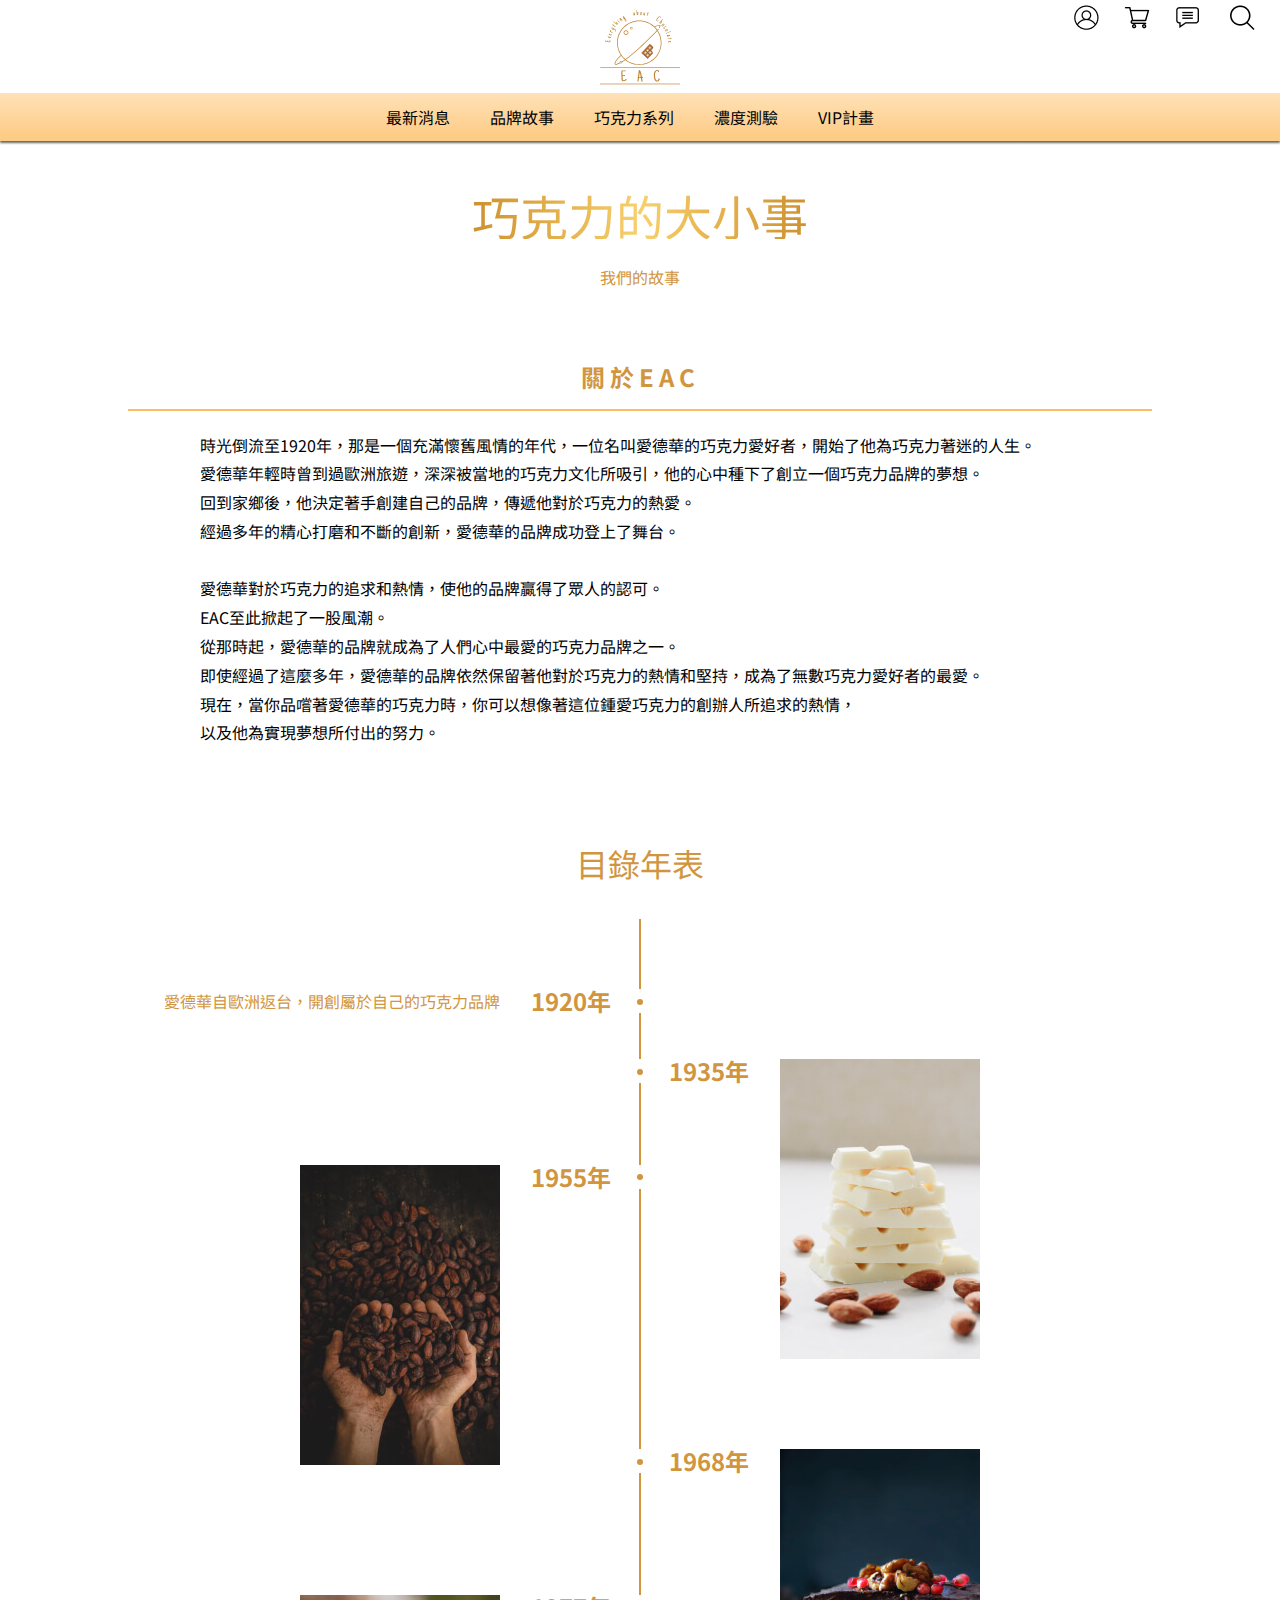
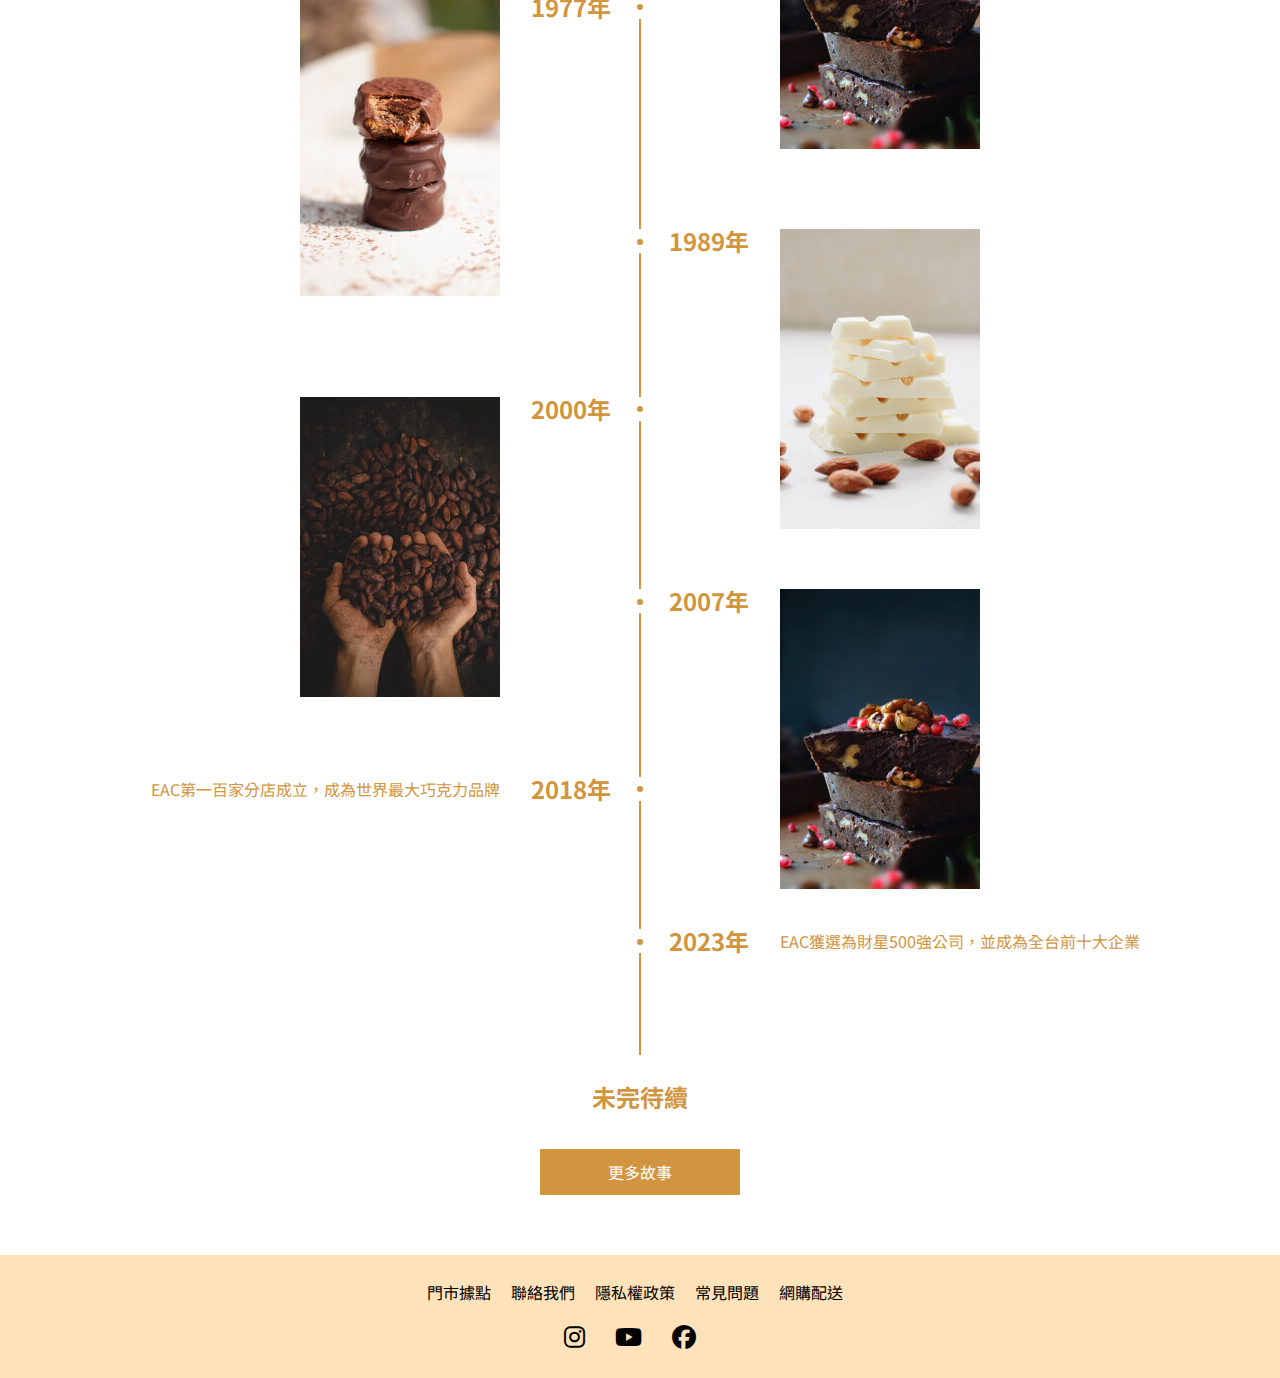
==== brand.html @ 9416e4c5 "新增品牌故事" ====
<!DOCTYPE html>
<html lang="zh-hant">
  <head>
    <meta charset="UTF-8" />
    <meta http-equiv="X-UA-Compatible" content="IE=edge" />
    <meta name="viewport" content="width=device-width, initial-scale=1.0" />
    <link rel="stylesheet" href="./CSS/reset.css" />
    <link
      rel="stylesheet"
      href="https://cdnjs.cloudflare.com/ajax/libs/font-awesome/6.3.0/css/all.min.css"
    />
    <link rel="preconnect" href="https://fonts.googleapis.com" />
    <link rel="preconnect" href="https://fonts.gstatic.com" crossorigin />
    <link
      href="https://fonts.googleapis.com/css2?family=Noto+Sans+TC&display=swap"
      rel="stylesheet"
    />
    <link rel="stylesheet" href="./CSS/style.css" />
    <link rel="stylesheet" href="./CSS/brand.css" />
    <script src="https://ajax.googleapis.com/ajax/libs/jquery/3.6.3/jquery.min.js"></script>
    <title>EAC</title>
  </head>
  <body>
    <header class="header"></header>
    <!-- 標題 -->
    <main>
      <section class="brand_title">
        <h1>巧克力的大小事</h1>
        <p>我們的故事</p>
      </section>
      <!-- 簡介 -->
      <section class="brand_introduction">
        <p>關於EAC</p>
        <span></span>
        <div class="brand_introduction_wrap">
          <h3>
            時光倒流至1920年，那是一個充滿懷舊風情的年代，一位名叫愛德華的巧克力愛好者，開始了他為巧克力著迷的人生。<br />
            愛德華年輕時曾到過歐洲旅遊，深深被當地的巧克力文化所吸引，他的心中種下了創立一個巧克力品牌的夢想。<br />
            回到家鄉後，他決定著手創建自己的品牌，傳遞他對於巧克力的熱愛。<br />
            經過多年的精心打磨和不斷的創新，愛德華的品牌成功登上了舞台。<br /><br />
            愛德華對於巧克力的追求和熱情，使他的品牌贏得了眾人的認可。<br />
            EAC至此掀起了一股風潮。<br />
            從那時起，愛德華的品牌就成為了人們心中最愛的巧克力品牌之一。<br />
            即使經過了這麼多年，愛德華的品牌依然保留著他對於巧克力的熱情和堅持，成為了無數巧克力愛好者的最愛。<br />
            現在，當你品嚐著愛德華的巧克力時，你可以想像著這位鍾愛巧克力的創辦人所追求的熱情，<br />
            以及他為實現夢想所付出的努力。
          </h3>
        </div>
      </section>
      <!-- 歷史 -->
      <div class="brand_history_title">
        <h1>目錄年表</h1>
      </div>
      <section class="brand_history">
        <!-- 左側 -->
        <div class="history_left">
          <div class="history_content history_content_left h1920">
            <p>愛德華自歐洲返台，開創屬於自己的巧克力品牌</p>
            <h3>1920年</h3>
          </div>
          <div class="history_content history_content_left h1955">
            <img src="./img/brand_1.jpg" alt="巧克力圖1" />
            <h3>1955年</h3>
          </div>
          <div class="history_content history_content_left h1977">
            <img src="./img/brand_3.jpg" alt="巧克力圖2" />
            <h3>1977年</h3>
          </div>
          <div class="history_content history_content_left h2000">
            <img src="./img/brand_1.jpg" alt="巧克力圖3" />
            <h3>2000年</h3>
          </div>
          <div class="history_content history_content_left h2018">
            <p>EAC第一百家分店成立，成為世界最大巧克力品牌</p>
            <h3>2018年</h3>
          </div>
        </div>
        <!-- 右側 -->
        <div class="history_right">
          <div class="history_content history_content_right h1935">
            <img src="./img/brand_4.jpg" alt="巧克力圖4" />
            <h3>1935年</h3>
          </div>
          <div class="history_content history_content_right h1968">
            <img src="./img/brand_2.jpg" alt="巧克力圖5" />
            <h3>1968年</h3>
          </div>
          <div class="history_content history_content_right h1989">
            <img src="./img/brand_4.jpg" alt="巧克力圖6" />
            <h3>1989年</h3>
          </div>
          <div class="history_content history_content_right h2007">
            <img src="./img/brand_2.jpg" alt="巧克力圖7" />
            <h3>2007年</h3>
          </div>
          <div class="history_content history_content_right h2023">
            <p>EAC獲選為財星500強公司，並成為全台前十大企業</p>
            <h3>2023年</h3>
          </div>
        </div>
      </section>
      <div class="history_footer">
        <p>未完待續</p>
        <a href="">更多故事</a>
      </div>
    </main>

    <footer class="footer"></footer>
    <script src="./swiper.js"></script>
  </body>
</html>
---- CSS/style.css ----
html {
  /* RWD為8px */
  font-size: 8px;
  font-family: "Noto Sans TC", sans-serif;
}

a {
  text-decoration: none;
  color: black;
  display: block;
}

/* 頁首 */
header {
  background-color: white;
  position: sticky;
  top: 0;
  z-index: 100;
}

/* 右上角工具列 */
.menu_tool {
  padding: 5px 20px 0 0;
}

.menu_tool::after {
  content: "";
  display: block;
  clear: both;
}

.menu_tool li {
  float: right;
}

.menu_img {
  display: block;
  width: 32px;
  height: 25px;
  background-image: url("../img/menu_tool.png");
  margin-left: 20px;
}

.menu_img1 {
  background-position: -2px 0;
}
.menu_img2 {
  background-position: -52px 0;
}
.menu_img3 {
  background-position: -102px 0;
}
.menu_img4 {
  background-position: -148px 0;
}

/* LOGO圖 */
.menu_logo {
  width: 80px;
  margin: -20px auto 0;
}
.menu_logo img {
  width: 80px;
}

/* nav導覽列 */
nav {
  background: linear-gradient(to top, #fdca81 0, #ffe1b7 100%);
  box-shadow: 0 2px 2px rgb(101, 101, 101);
}

.nav_ul {
  display: flex;
  justify-content: center;
  margin-bottom: 0;
}

.nav_ul li {
  margin-right: 20px;
}

.nav_ul a {
  font-size: 2rem;
  height: 6rem;
  line-height: 6rem;
  padding: 0 10px;
}

.nav_ul a:hover {
  background: linear-gradient(to bottom, #fdca81 0, #ffe1b7 100%);
}

/* 頁尾 */
footer {
  padding: 20px 100px;
  background-color: #fee2ba;
}

footer ul {
  display: flex;
  justify-content: center;
}

footer ul a {
  font-size: 2rem;
  line-height: 1.6;
  padding: 5px;
}

.footer1 li {
  margin-right: 10px;
  margin-bottom: 10px;
}

.footer2 li {
  margin-right: 20px;
}

.footer2 li i {
  font-size: 3rem;
}
---- CSS/brand.css ----
/* 標題 */
.brand_title {
  text-align: center;
  margin-bottom: 80px;
}

.brand_title h1 {
  margin: 50px 0 30px;
  font-size: 6rem;
  color: transparent;
  background: linear-gradient(to right, #ce902e 0px, #f8d06b 50%, #ce902e 100%);
  -webkit-background-clip: text;
  background-clip: text;
  display: inline-block;
  max-width: 100%;
}

.brand_title p {
  color: #d19540;
  font-size: 2rem;
}

/* 簡介 */
.brand_introduction {
  margin-bottom: 100px;
}

.brand_introduction p {
  text-align: center;
  font-size: 3rem;
  color: #d19540;
  font-weight: bold;
  letter-spacing: 5px;
  margin-bottom: 20px;
}

.brand_introduction span {
  display: block;
  width: 80%;
  height: 1.5px;
  margin: 0 auto 20px;
  background-color: #fdbd64;
}
.brand_introduction_wrap {
  padding: 0 200px;
}

.brand_introduction_wrap h3 {
  font-size: 2rem;
  line-height: 1.8;
}

/* 歷史 */
.brand_history_title {
  color: #d19540;
  font-size: 4rem;
  text-align: center;
  margin-bottom: 40px;
}

.brand_history {
  display: flex;
  justify-content: center;
  position: relative;
  width: 80%;
  margin: 0 auto 30px;
}

.brand_history::before {
  content: "";
  width: 2px;
  height: 100%;
  background-color: #d19540;
  position: absolute;
  order: 1;
}

/* 歷史圖共用 */
.history_content {
  display: flex;
  align-items: flex-start;
}

.history_content p {
  font-size: 2rem;
  color: #d19540;
  line-height: 1.6;
}

.history_content img {
  display: block;
}

.history_content h3 {
  font-size: 3rem;
  color: #d19540;
  background-color: #fff;
}

/* 左側歷史圖 */
.history_left {
  flex: 1 0 0;
}

.history_content_left {
  justify-content: flex-end;
}

.history_content_left h3 {
  padding-right: 30px;
  margin-left: 30px;
  position: relative;
  left: 1px;
  font-weight: bold;
}

.history_content_left h3::after {
  content: "";
  display: inline-block;
  width: 6px;
  height: 6px;
  border-radius: 100%;
  background-color: #d19540;
  position: absolute;
  top: 39%;
  right: -2px;
}

/* 右側歷史圖 */
.history_right {
  flex: 1 0 0;
  order: 2;
}

.history_right h3 {
  order: -1;
}

.history_content_right {
  justify-content: flex-start;
}

.history_content_right h3 {
  padding-left: 30px;
  margin-right: 30px;
  position: relative;
  left: -1px;
  font-weight: bold;
}

.history_content_right h3::after {
  content: "";
  display: inline-block;
  width: 6px;
  height: 6px;
  border-radius: 100%;
  background-color: #d19540;
  position: absolute;
  top: 39%;
  left: -2px;
}

/* 各年份間距離 */
.h1920 {
  margin-top: 70px;
}

.h1935 {
  margin-top: 140px;
}

.h1955 {
  margin-top: 150px;
}

.h1968 {
  margin-top: 90px;
}

.h1977 {
  margin-top: 130px;
}

.h1989 {
  margin-top: 80px;
}

.h2000 {
  margin-top: 100px;
}

.h2007 {
  margin-top: 60px;
}

.h2018 {
  margin-top: 80px;
}

.h2023 {
  margin-top: 40px;
  margin-bottom: 100px;
}

/* 歷史結尾 */
.history_footer {
  margin-bottom: 60px;
}

.history_footer p {
  color: #d19540;
  font-size: 3rem;
  font-weight: bold;
  text-align: center;
  margin-bottom: 40px;
}

.history_footer a {
  width: 170px;
  color: white;
  background-color: #d19540;
  font-size: 2rem;
  margin: 0 auto;
  text-align: center;
  padding: 15px;
  border-radius: 1px;
}
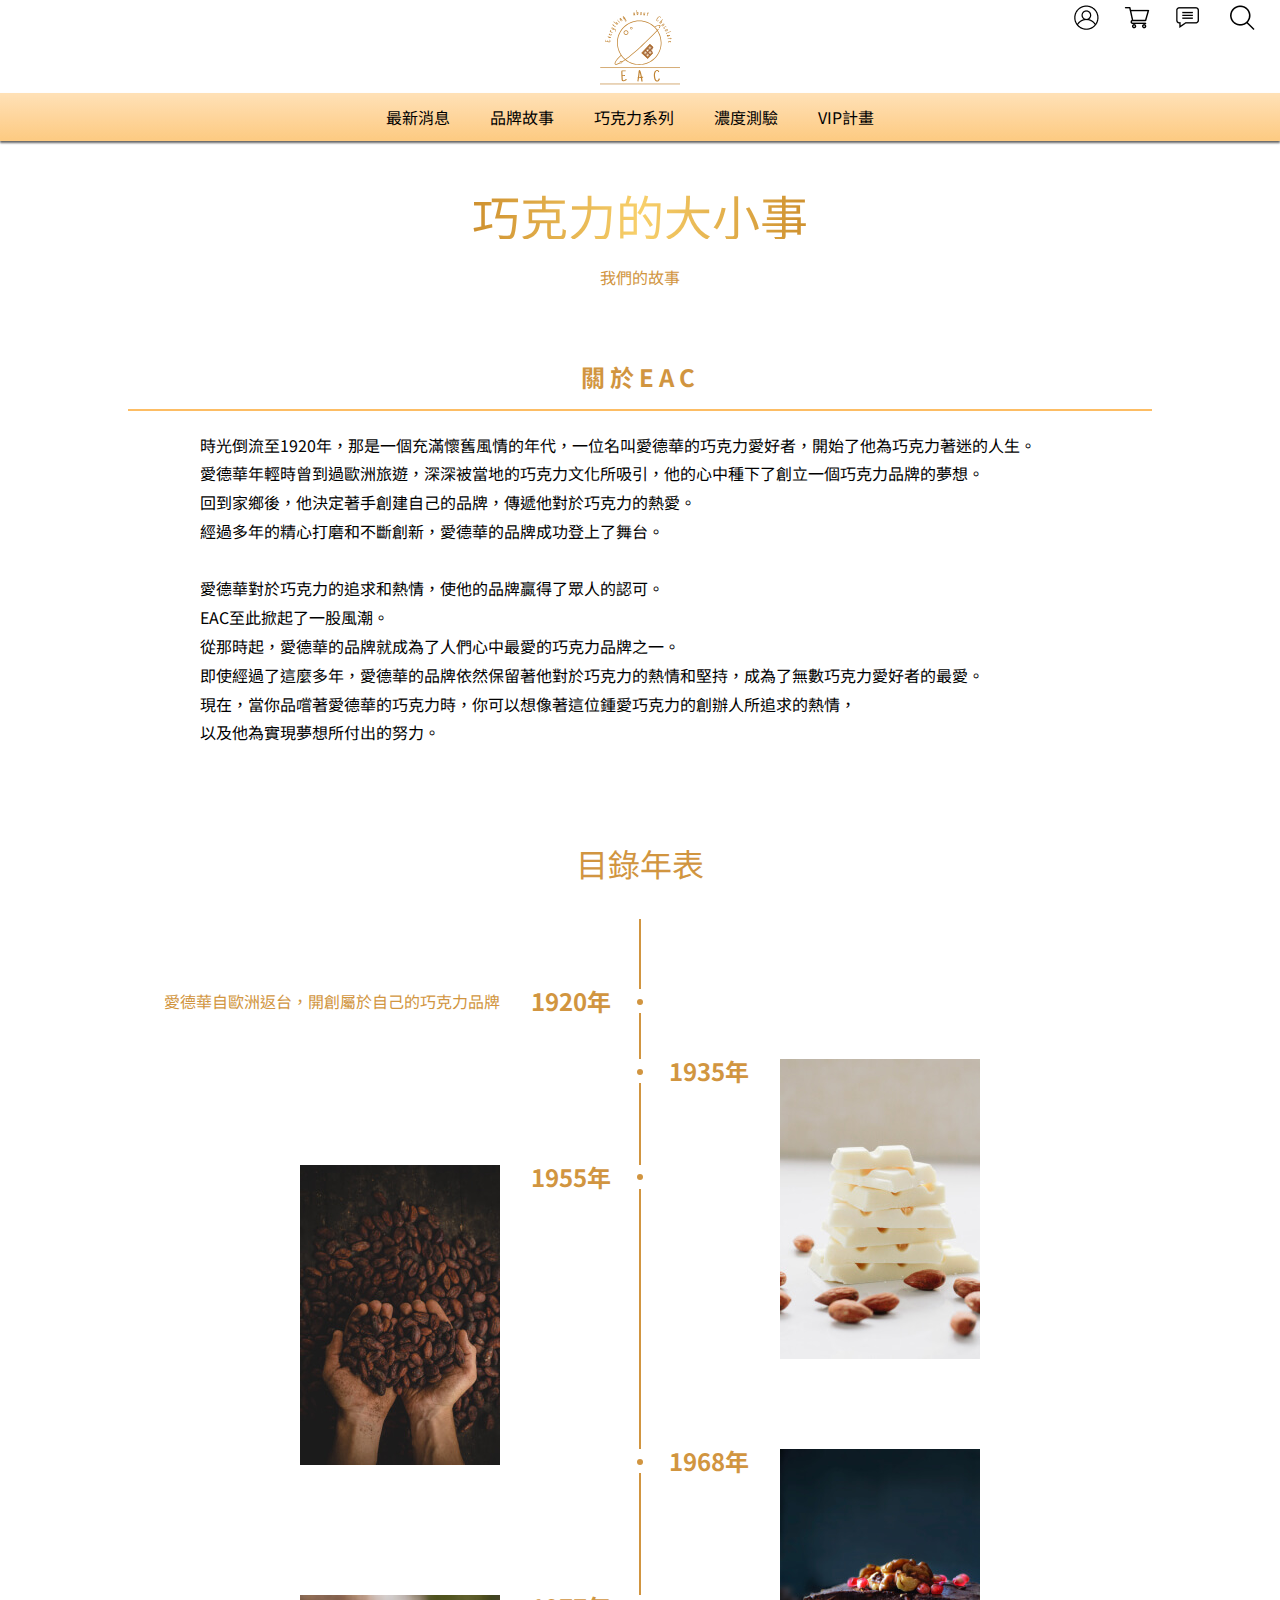
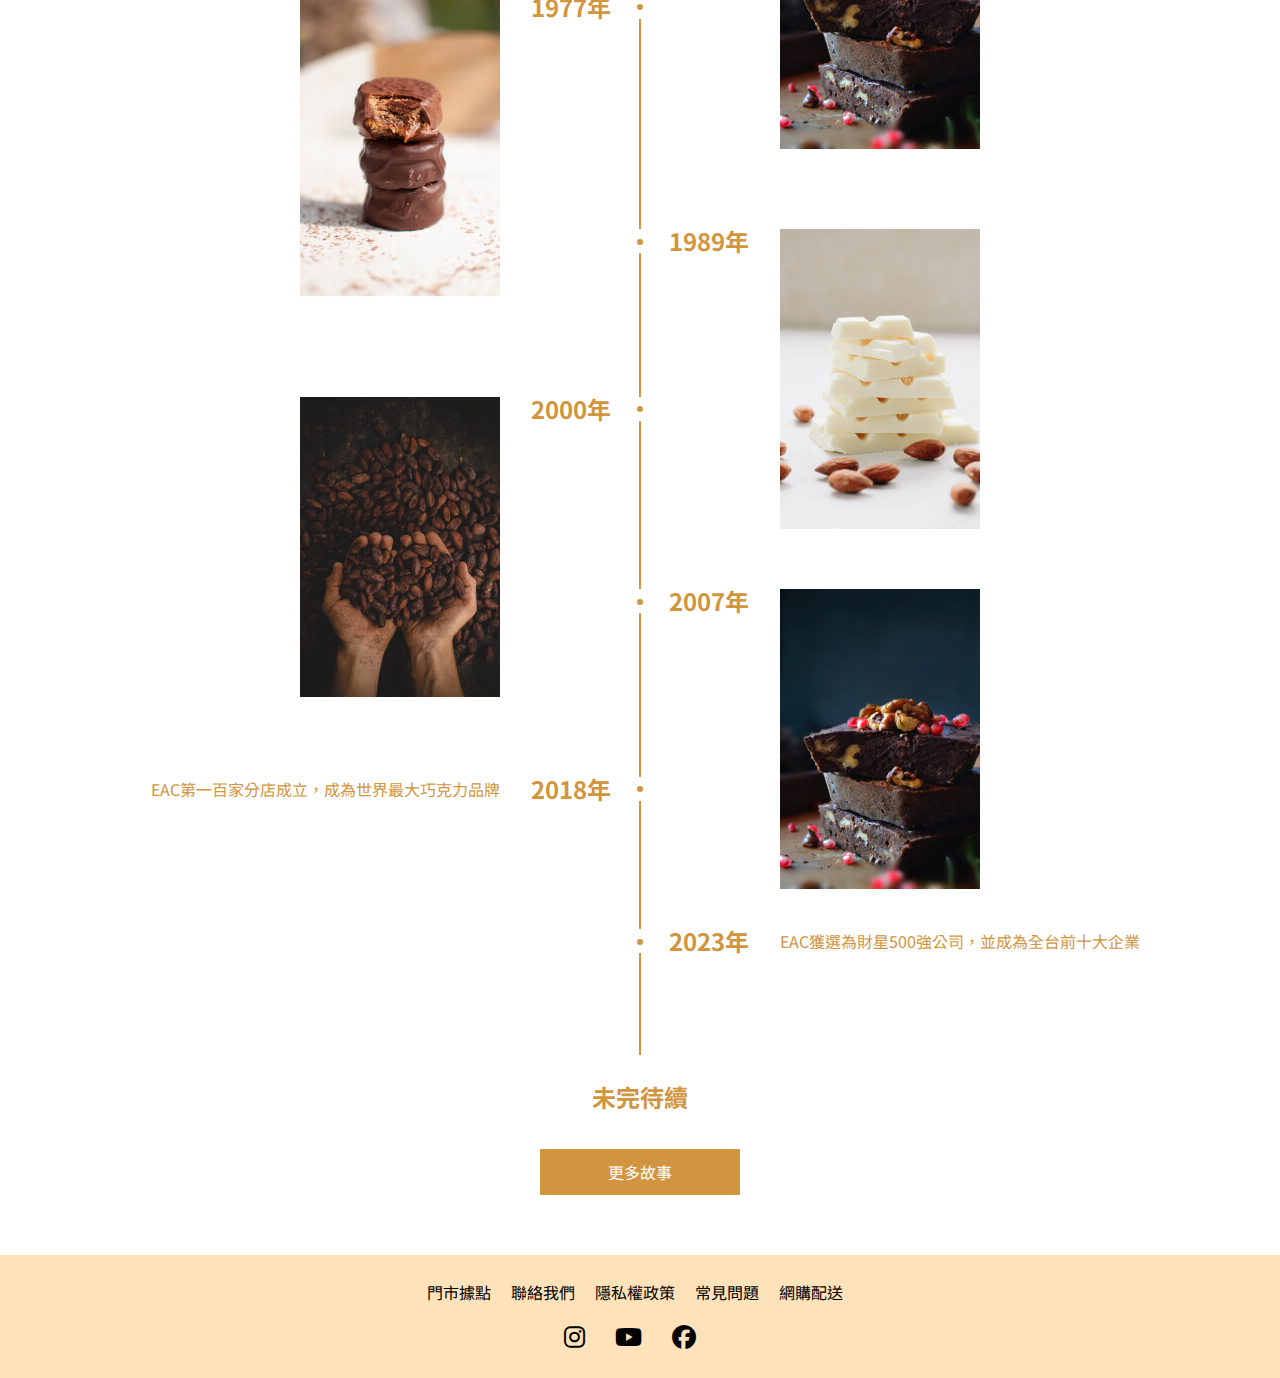
==== commit 7cfaad9d: "新增VIP計畫8成內容" ====
--- a/brand.html
+++ b/brand.html
@@ -37,7 +37,7 @@
             時光倒流至1920年，那是一個充滿懷舊風情的年代，一位名叫愛德華的巧克力愛好者，開始了他為巧克力著迷的人生。<br />
             愛德華年輕時曾到過歐洲旅遊，深深被當地的巧克力文化所吸引，他的心中種下了創立一個巧克力品牌的夢想。<br />
             回到家鄉後，他決定著手創建自己的品牌，傳遞他對於巧克力的熱愛。<br />
-            經過多年的精心打磨和不斷的創新，愛德華的品牌成功登上了舞台。<br /><br />
+            經過多年的精心打磨和不斷創新，愛德華的品牌成功登上了舞台。<br /><br />
             愛德華對於巧克力的追求和熱情，使他的品牌贏得了眾人的認可。<br />
             EAC至此掀起了一股風潮。<br />
             從那時起，愛德華的品牌就成為了人們心中最愛的巧克力品牌之一。<br />
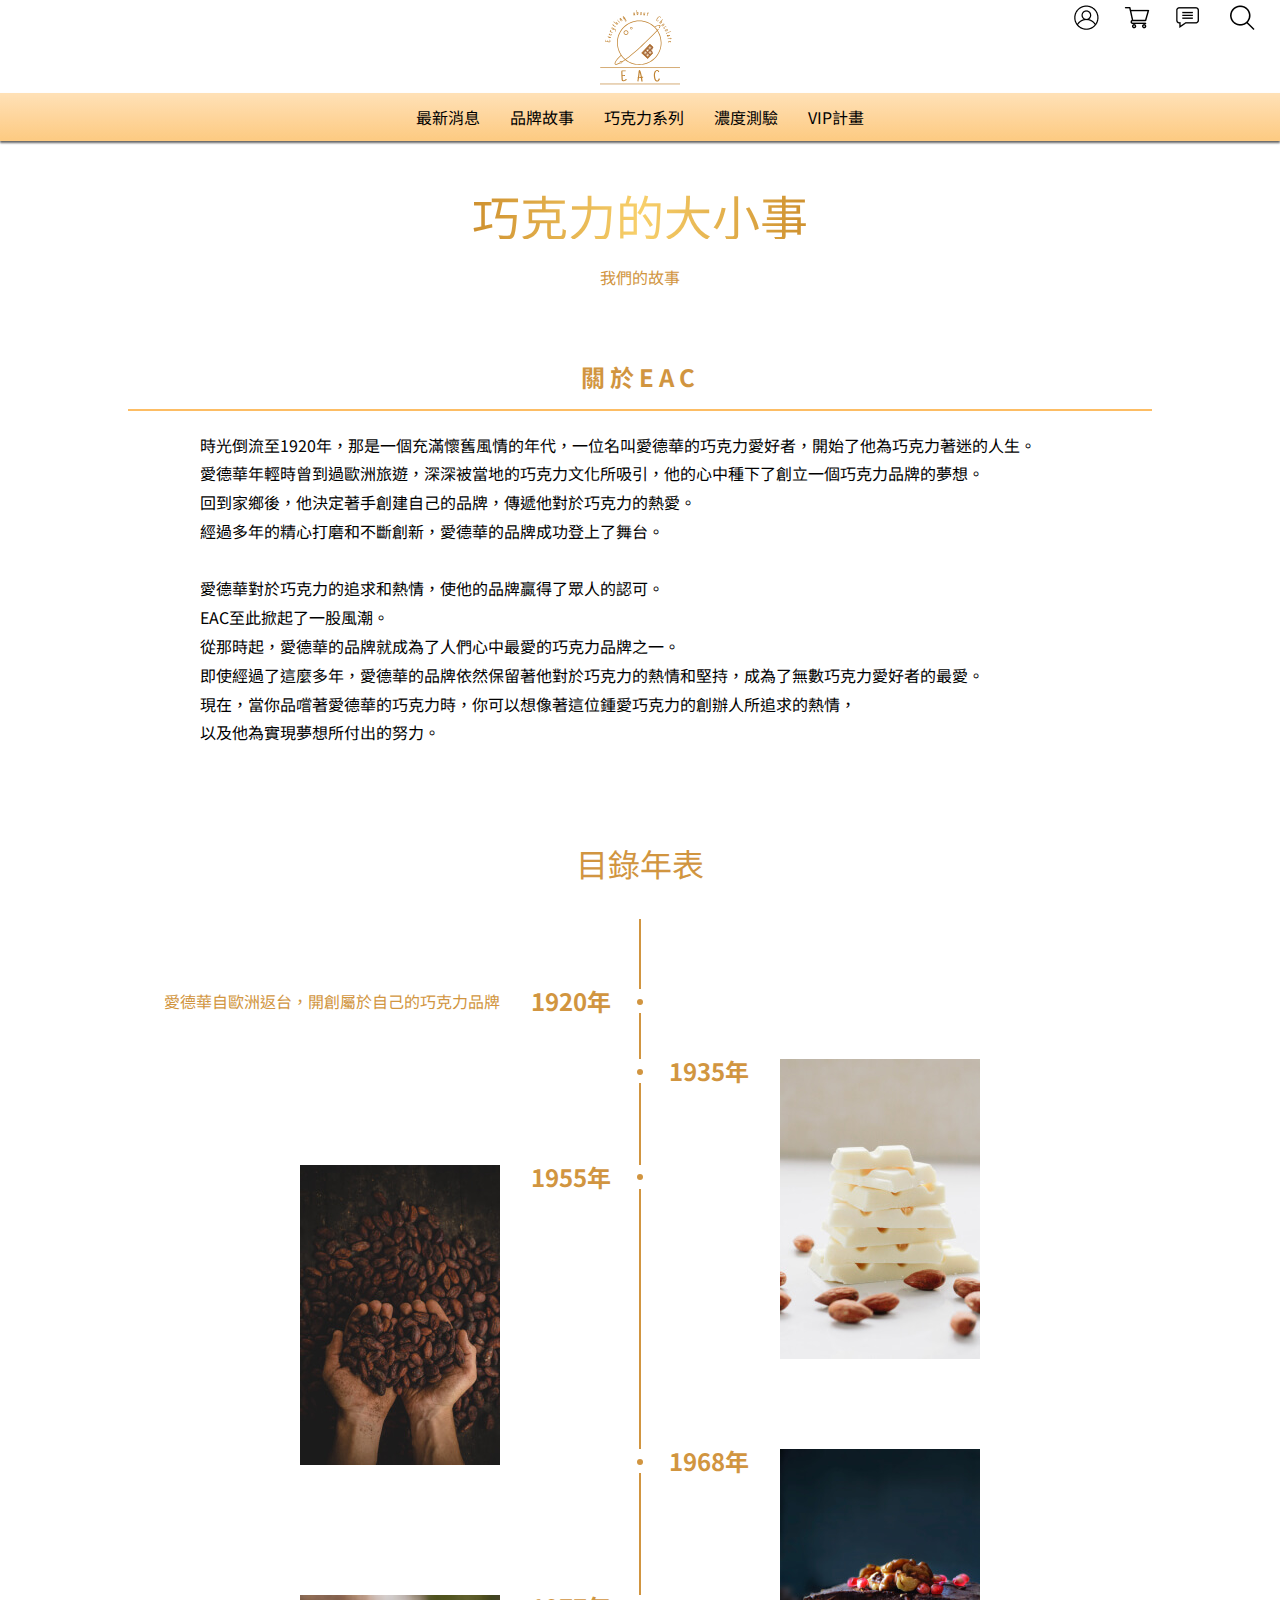
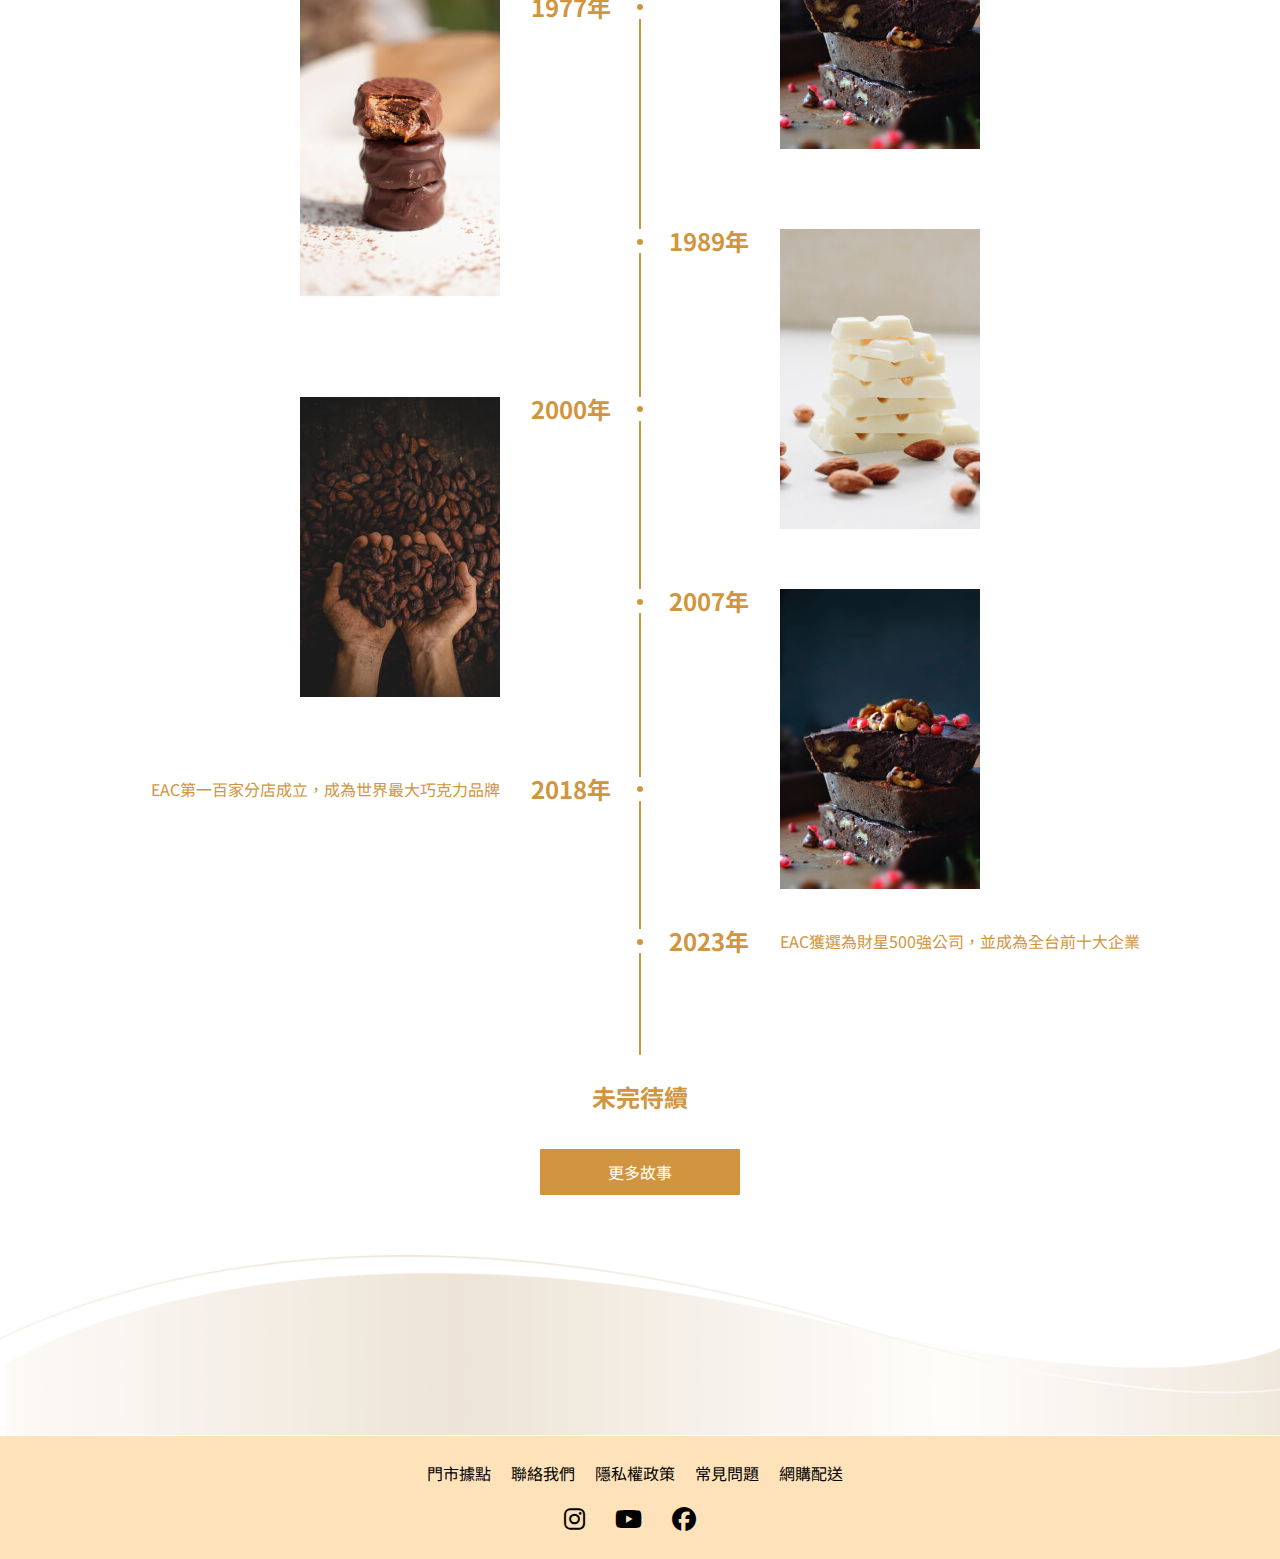
==== commit 0affc50e: "3/19定稿" ====
--- a/brand.html
+++ b/brand.html
@@ -104,7 +104,7 @@
         <a href="">更多故事</a>
       </div>
     </main>
-
+    <div class="end"><img src="./img/member_footer.png" alt="" /></div>
     <footer class="footer"></footer>
     <script src="./swiper.js"></script>
   </body>
--- a/CSS/style.css
+++ b/CSS/style.css
@@ -75,19 +75,20 @@
   margin-bottom: 0;
 }
 
-.nav_ul li {
-  margin-right: 20px;
-}
-
 .nav_ul a {
   font-size: 2rem;
   height: 6rem;
   line-height: 6rem;
-  padding: 0 10px;
+  padding: 0 15px;
 }
 
 .nav_ul a:hover {
   background: linear-gradient(to bottom, #fdca81 0, #ffe1b7 100%);
+}
+
+/* 結尾前圖片共用 */
+.end img {
+  width: 100%;
 }
 
 /* 頁尾 */
--- a/CSS/brand.css
+++ b/CSS/brand.css
@@ -72,7 +72,6 @@
   height: 100%;
   background-color: #d19540;
   position: absolute;
-  order: 1;
 }
 
 /* 歷史圖共用 */
@@ -129,7 +128,6 @@
 /* 右側歷史圖 */
 .history_right {
   flex: 1 0 0;
-  order: 2;
 }
 
 .history_right h3 {
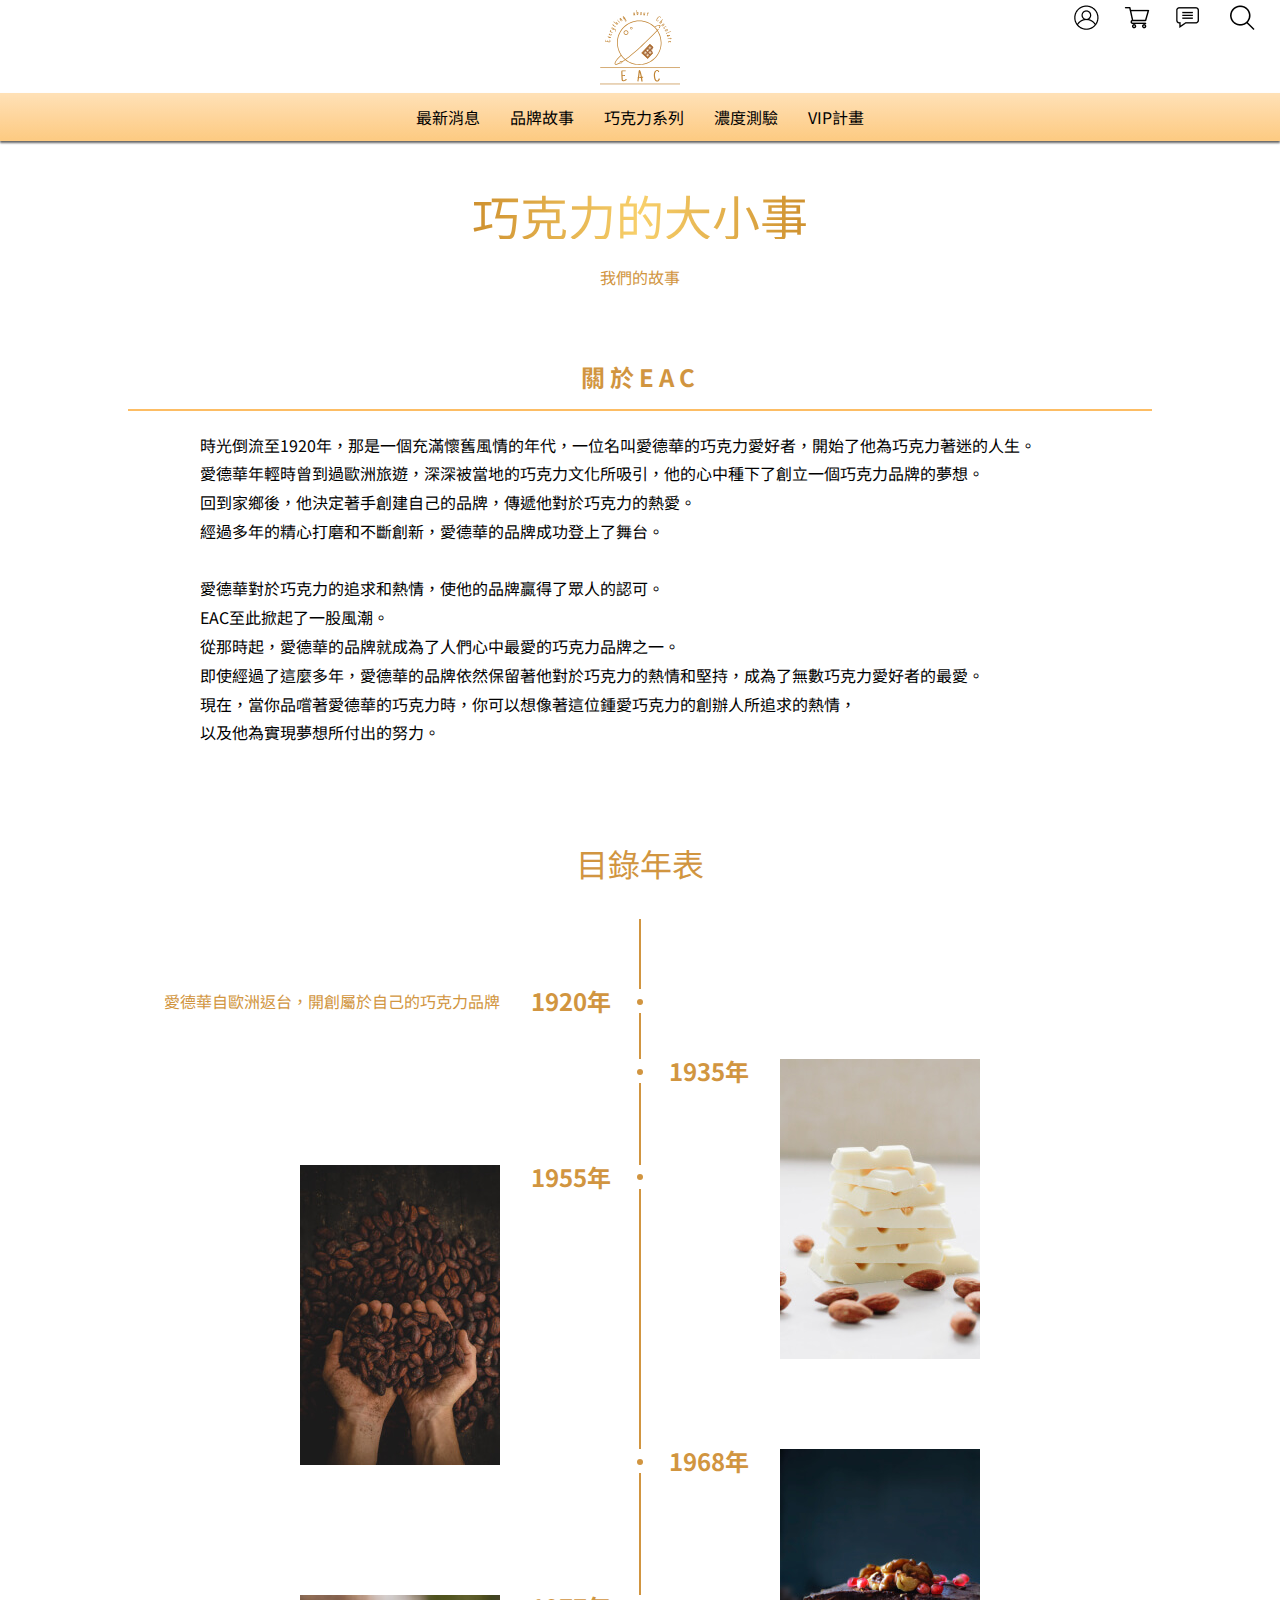
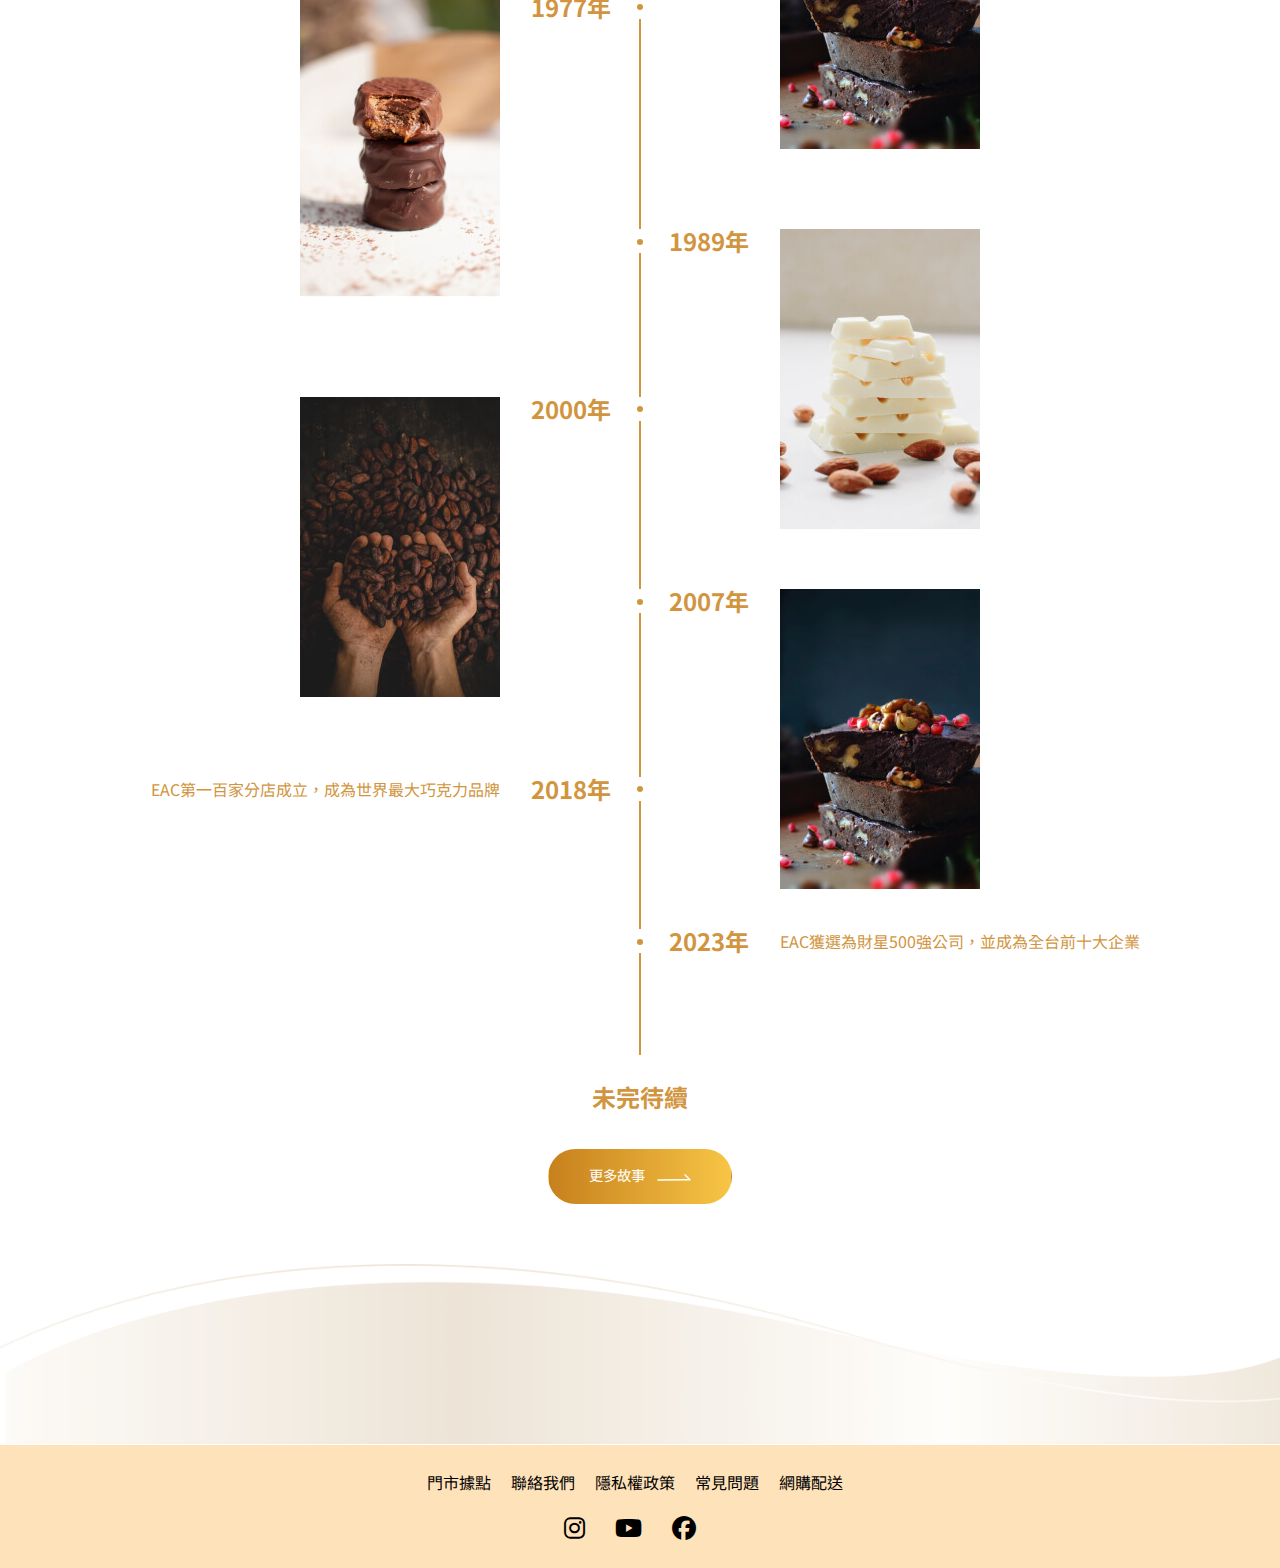
==== commit cba0a604: "按鈕樣式統一" ====
--- a/brand.html
+++ b/brand.html
@@ -99,9 +99,13 @@
           </div>
         </div>
       </section>
+
       <div class="history_footer">
         <p>未完待續</p>
-        <a href="">更多故事</a>
+        <a href="">
+          <span>更多故事</span>
+          <img src="./img/member_arrow.svg" alt="" />
+        </a>
       </div>
     </main>
     <div class="end"><img src="./img/member_footer.png" alt="" /></div>
--- a/CSS/brand.css
+++ b/CSS/brand.css
@@ -203,6 +203,7 @@
 /* 歷史結尾 */
 .history_footer {
   margin-bottom: 60px;
+  text-align: center;
 }
 
 .history_footer p {
@@ -214,12 +215,26 @@
 }
 
 .history_footer a {
-  width: 170px;
-  color: white;
-  background-color: #d19540;
-  font-size: 2rem;
-  margin: 0 auto;
-  text-align: center;
-  padding: 15px;
-  border-radius: 1px;
-}
+  display: inline-block;
+  padding: 0 40px;
+  margin: 0 5px;
+  background: -webkit-linear-gradient(left, #c7801d 0px, #f7c545 100%);
+  border: 1px solid transparent;
+  border-radius: 100px;
+  color: #fff;
+  line-height: 50px;
+}
+
+.history_footer a:hover img {
+  transform: translateX(10px);
+}
+
+.history_footer span {
+  font-size: 1.8rem;
+}
+
+.history_footer img {
+  display: inline-block;
+  margin-left: 10px;
+  transition: 0.5s;
+}
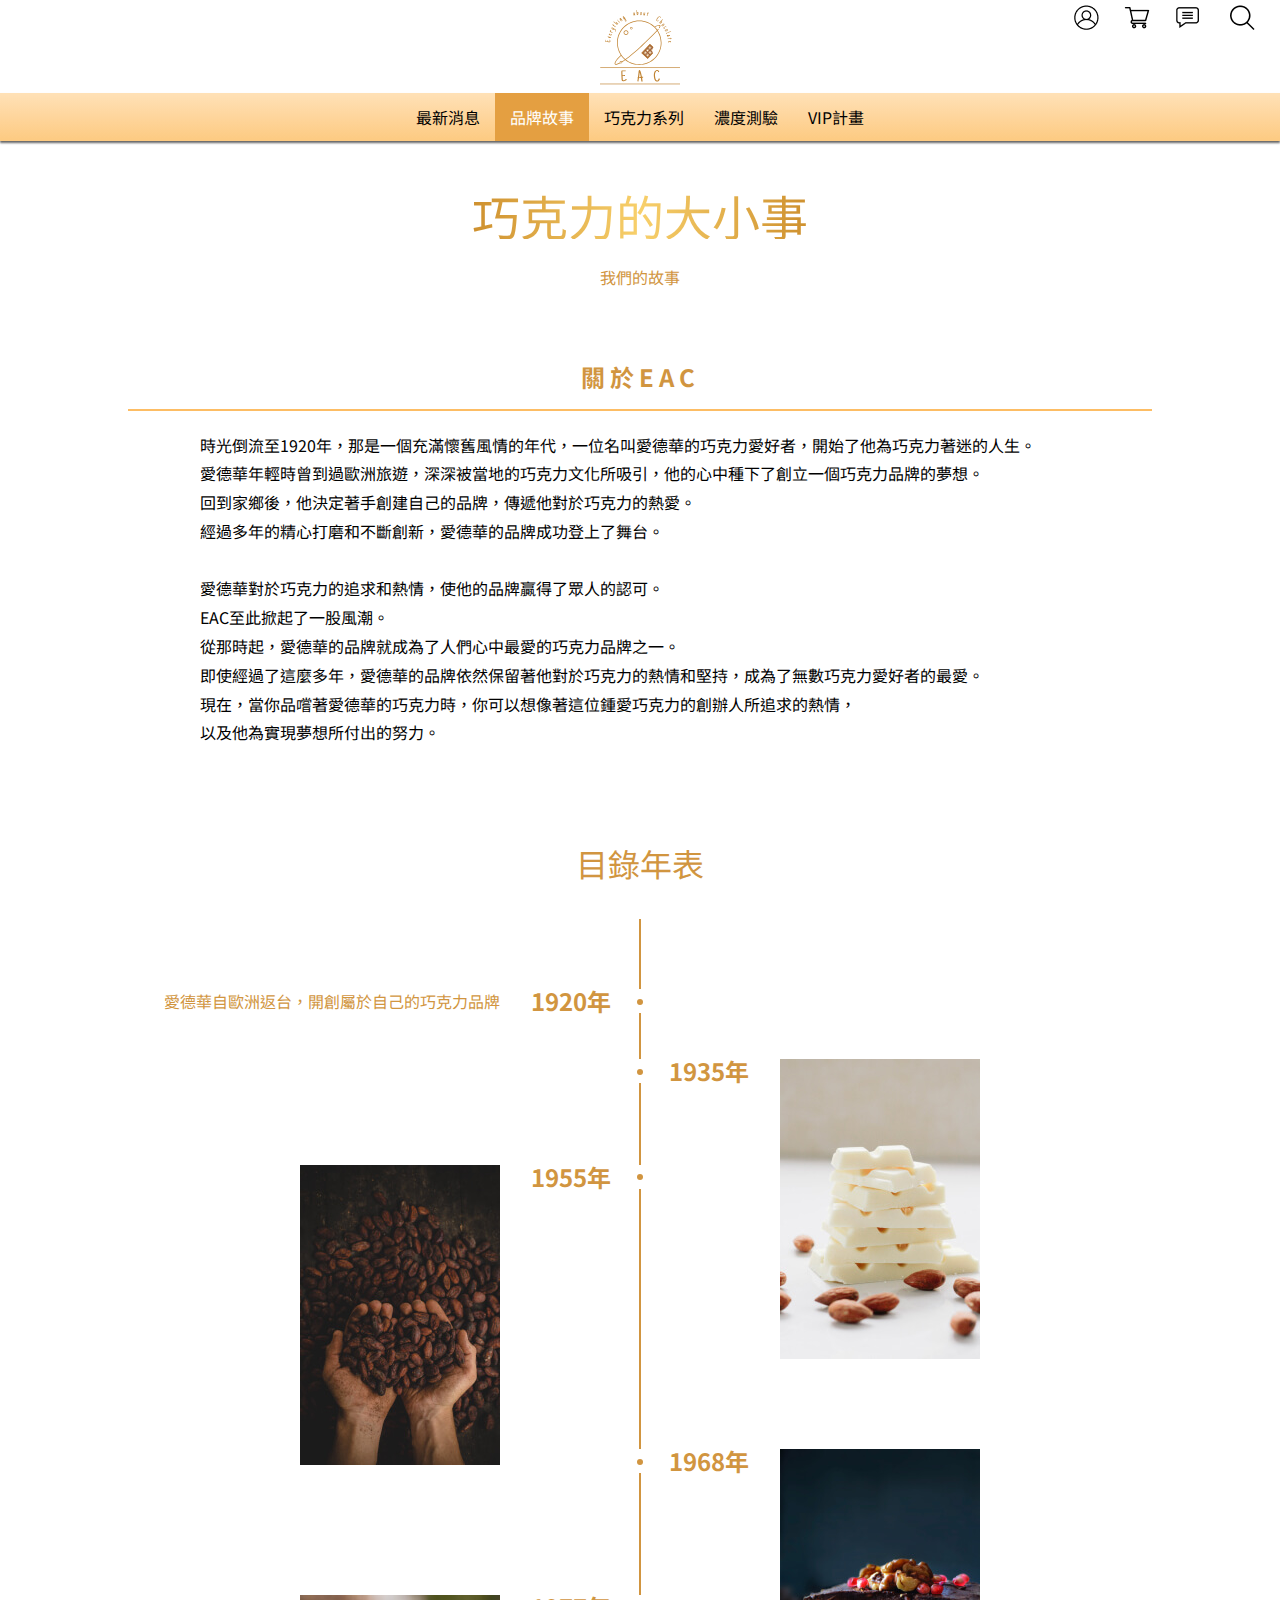
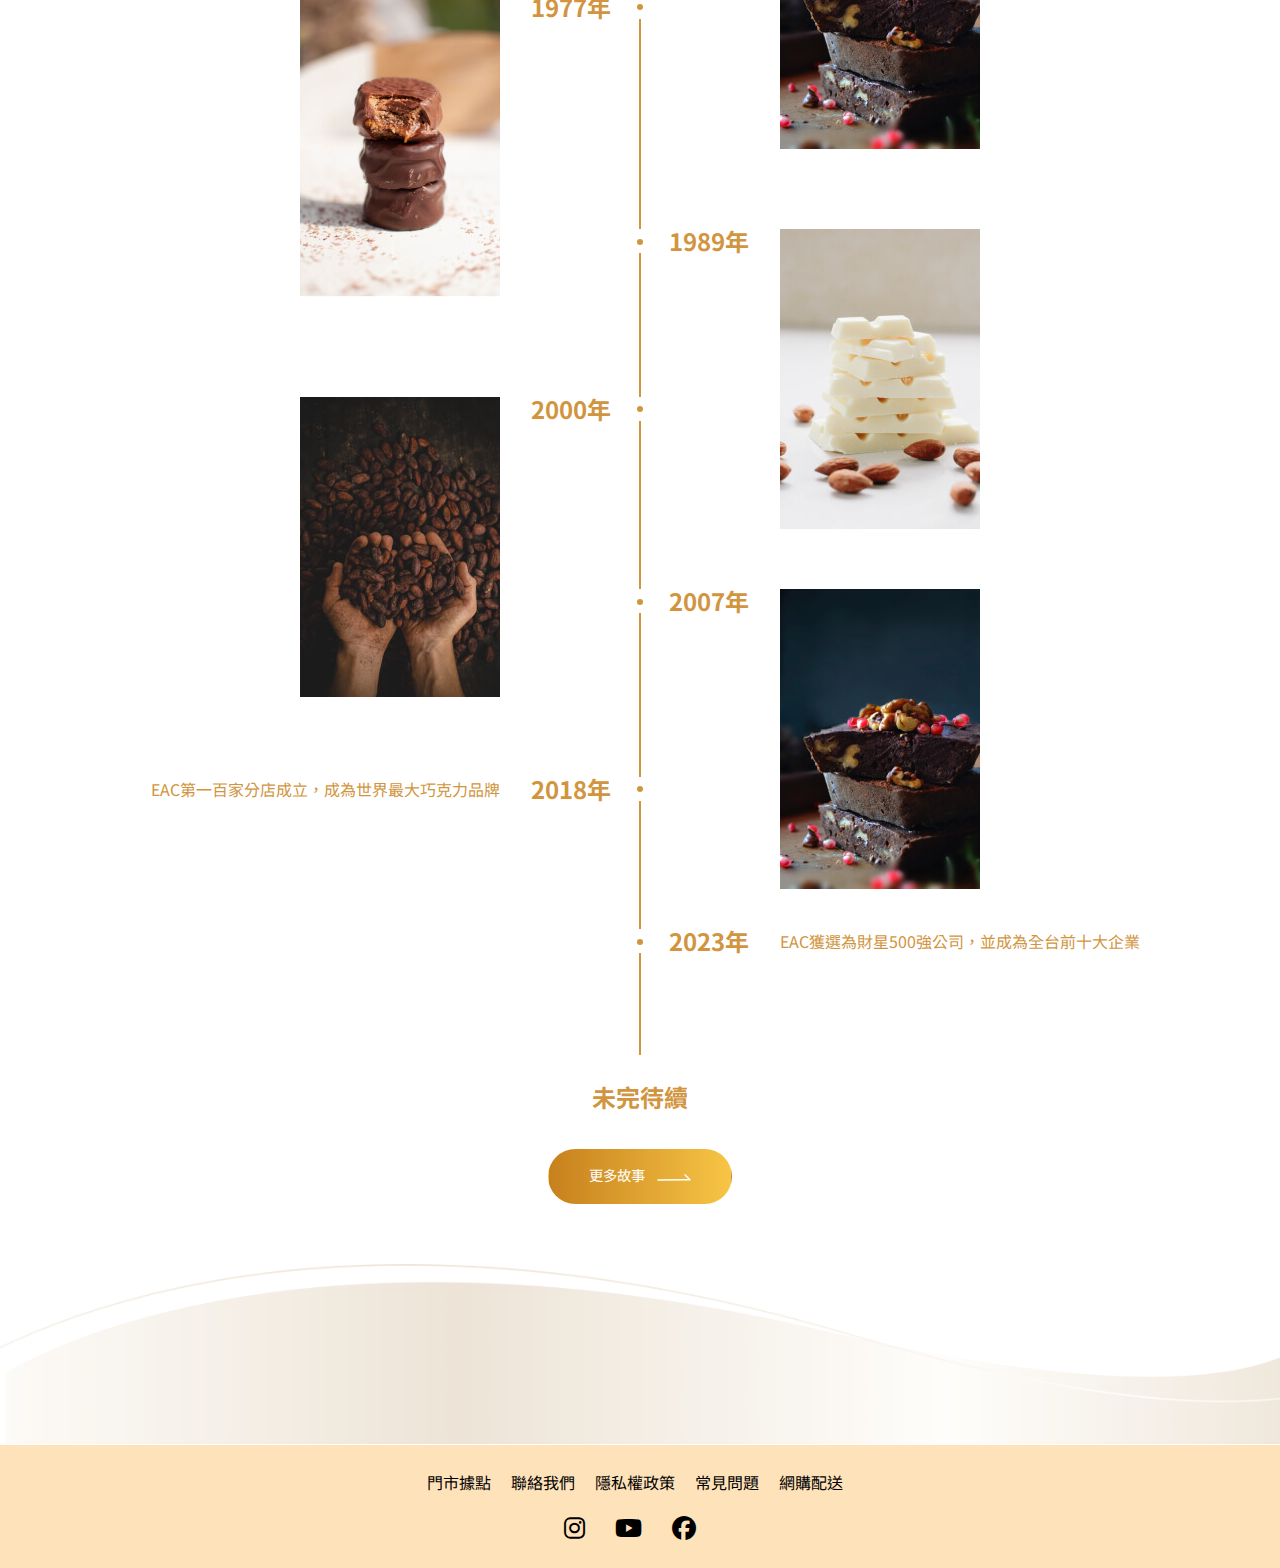
==== commit 8f169e11: "新增nav麵包屑" ====
--- a/brand.html
+++ b/brand.html
@@ -110,6 +110,6 @@
     </main>
     <div class="end"><img src="./img/member_footer.png" alt="" /></div>
     <footer class="footer"></footer>
-    <script src="./swiper.js"></script>
+    <script src="./brand.js"></script>
   </body>
 </html>
--- a/CSS/style.css
+++ b/CSS/style.css
@@ -84,6 +84,13 @@
 
 .nav_ul a:hover {
   background: linear-gradient(to bottom, #fdca81 0, #ffe1b7 100%);
+  color: black;
+}
+
+/* 麵包屑 */
+.active {
+  background-color: #e49f41;
+  color: white;
 }
 
 /* 結尾前圖片共用 */
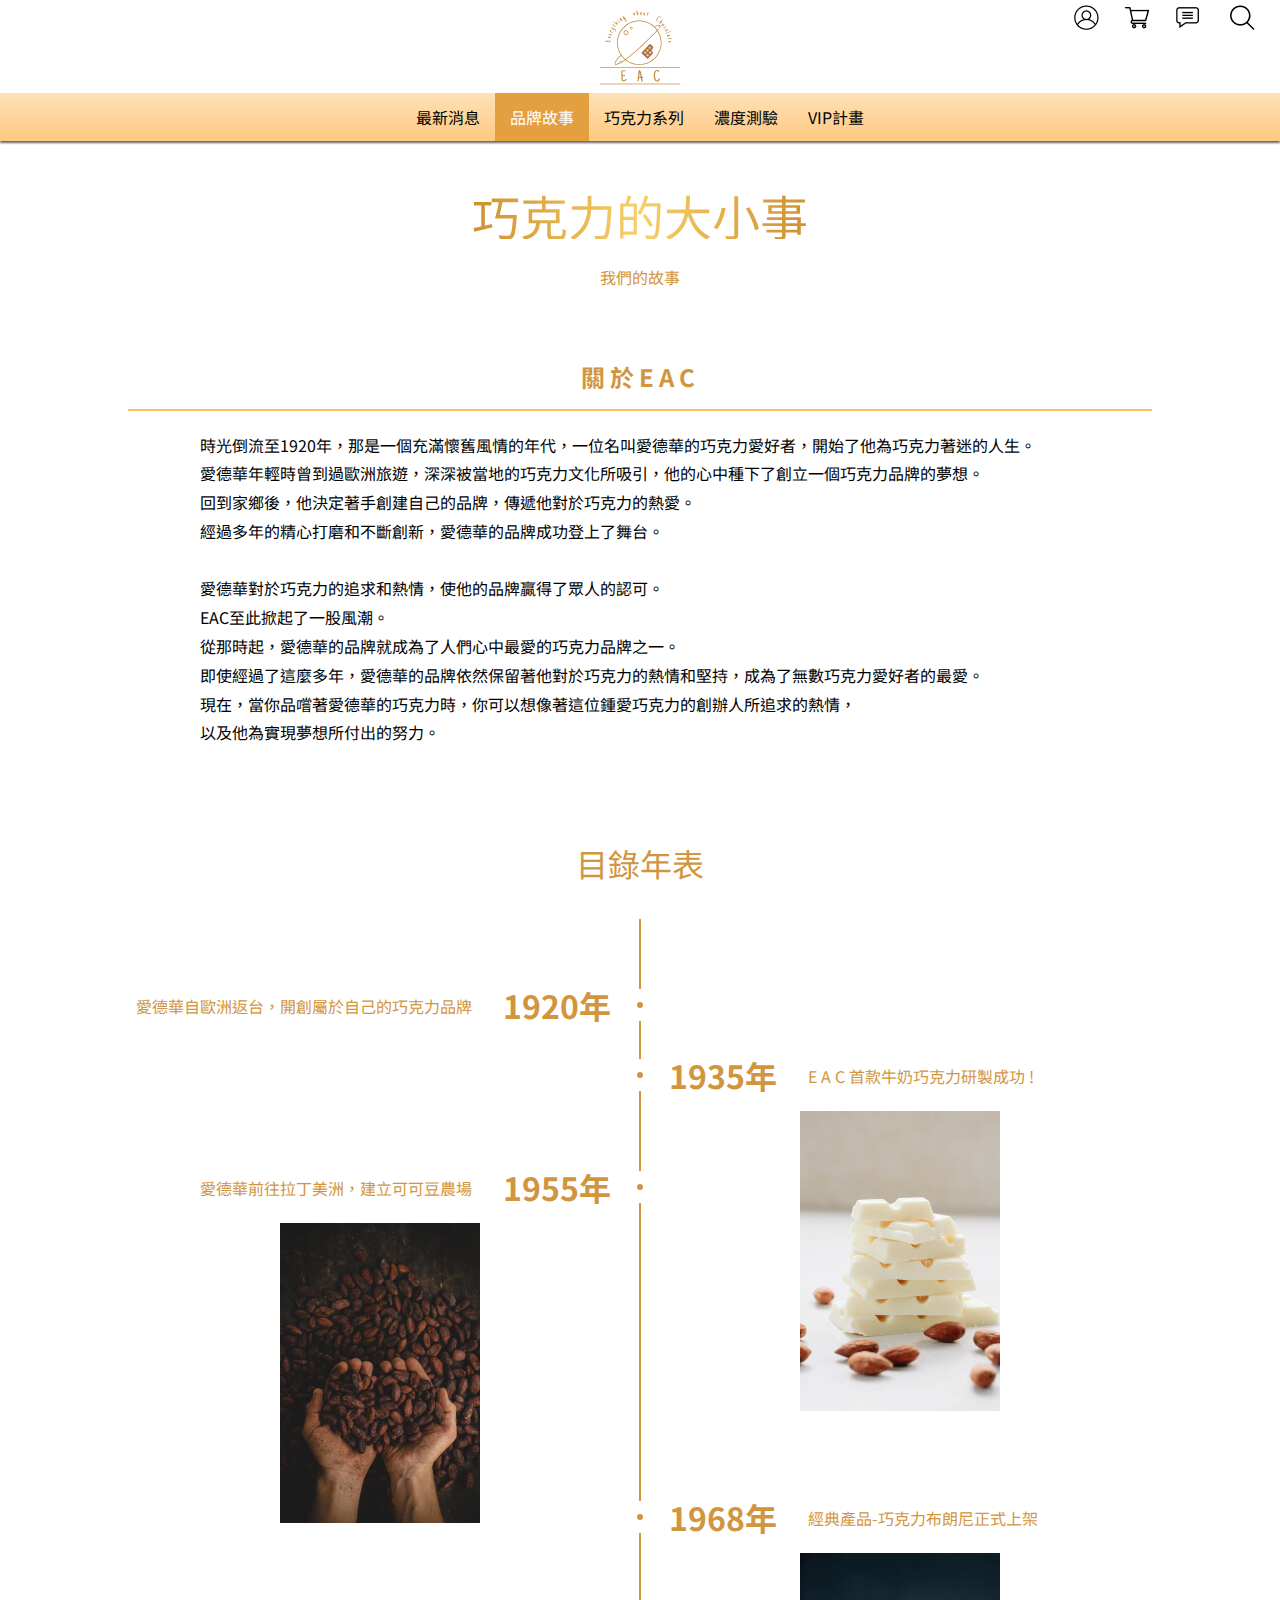
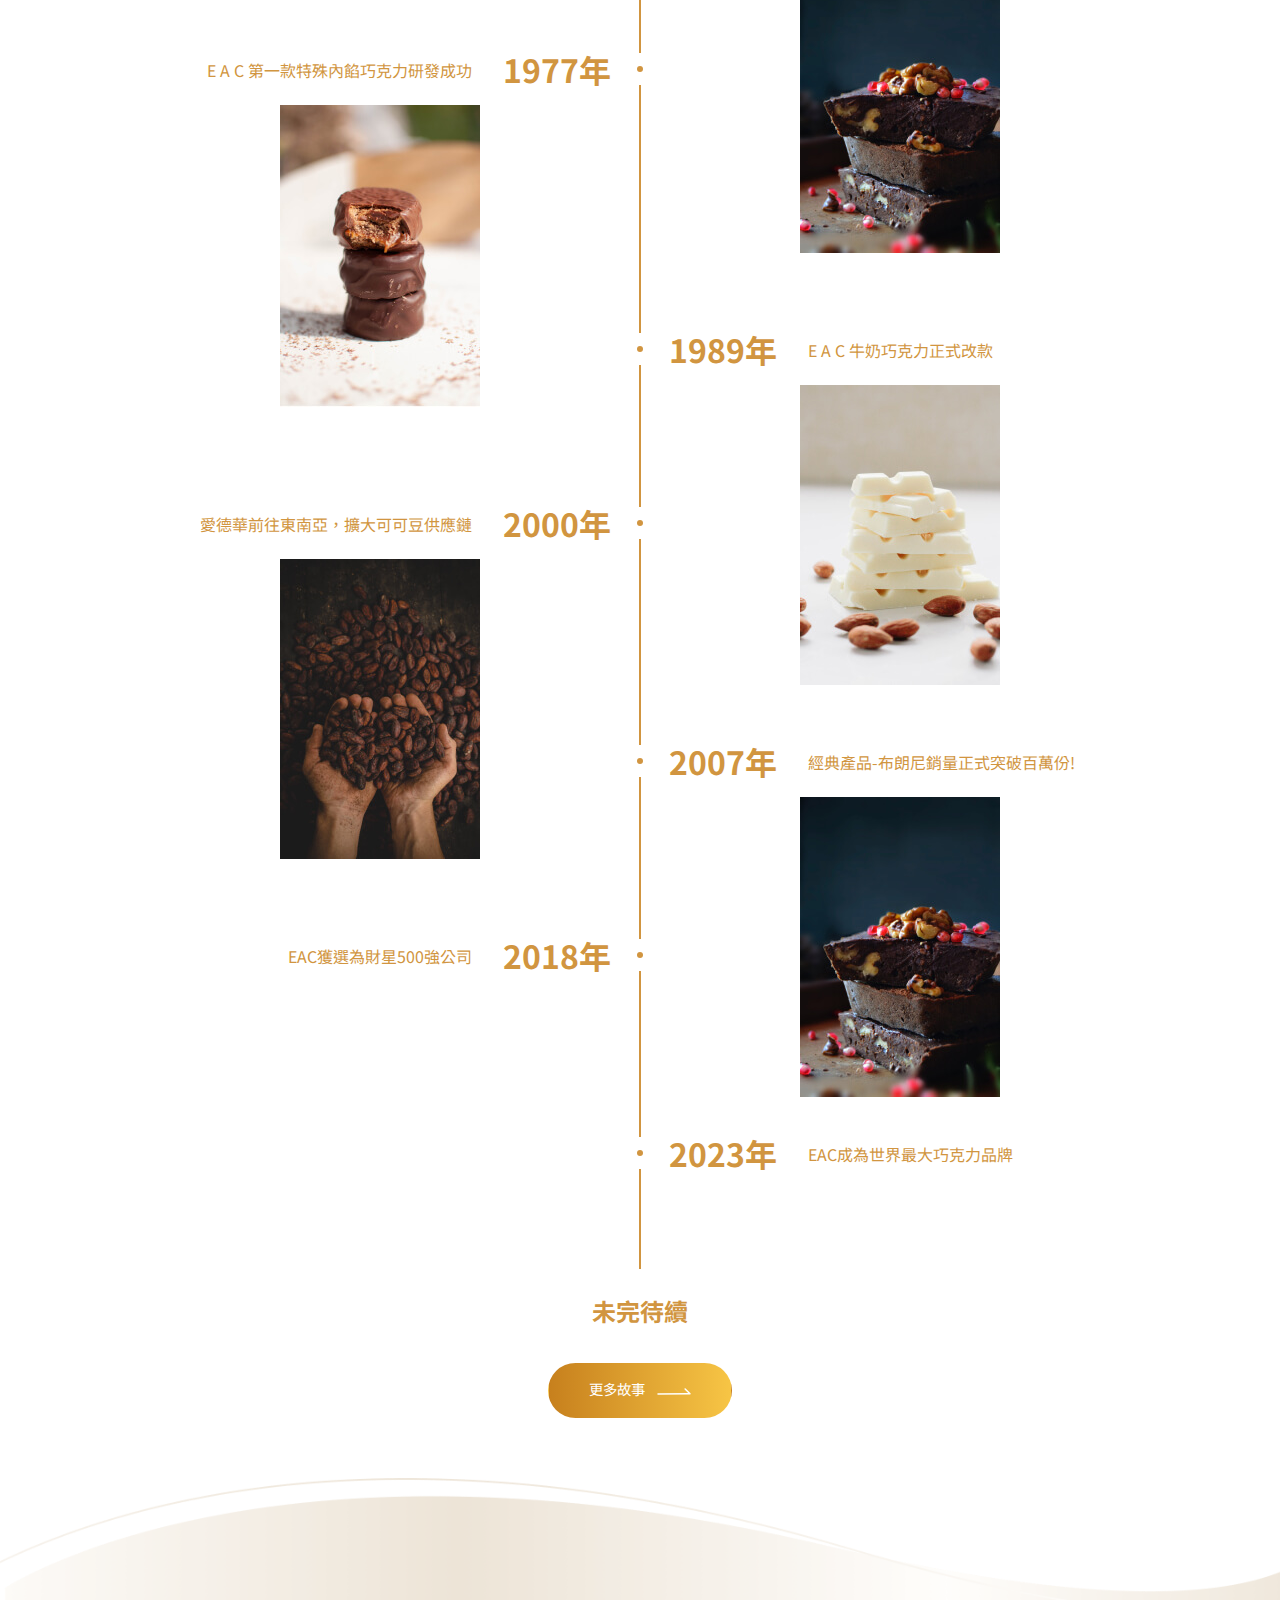
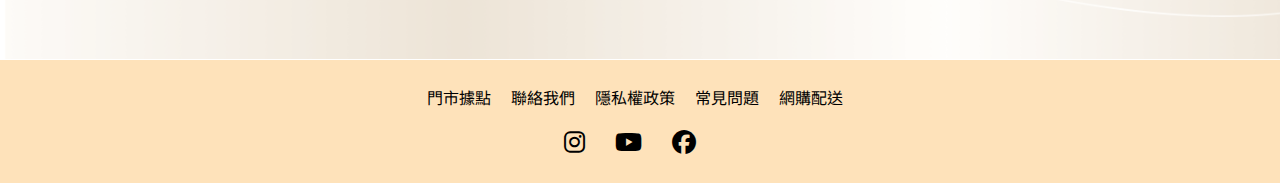
==== commit ab002f0f: "品牌故事完善" ====
--- a/brand.html
+++ b/brand.html
@@ -59,42 +59,49 @@
             <h3>1920年</h3>
           </div>
           <div class="history_content history_content_left h1955">
+            <p>愛德華前往拉丁美洲，建立可可豆農場</p>
+            <h3>1955年</h3>
             <img src="./img/brand_1.jpg" alt="巧克力圖1" />
-            <h3>1955年</h3>
           </div>
           <div class="history_content history_content_left h1977">
+            <p>E A C 第一款特殊內餡巧克力研發成功</p>
+            <h3>1977年</h3>
             <img src="./img/brand_3.jpg" alt="巧克力圖2" />
-            <h3>1977年</h3>
           </div>
           <div class="history_content history_content_left h2000">
+            <p>愛德華前往東南亞，擴大可可豆供應鏈</p>
+            <h3>2000年</h3>
             <img src="./img/brand_1.jpg" alt="巧克力圖3" />
-            <h3>2000年</h3>
           </div>
           <div class="history_content history_content_left h2018">
-            <p>EAC第一百家分店成立，成為世界最大巧克力品牌</p>
+            <p>EAC獲選為財星500強公司</p>
             <h3>2018年</h3>
           </div>
         </div>
         <!-- 右側 -->
         <div class="history_right">
           <div class="history_content history_content_right h1935">
+            <p>E A C 首款牛奶巧克力研製成功 !</p>
+            <h3>1935年</h3>
             <img src="./img/brand_4.jpg" alt="巧克力圖4" />
-            <h3>1935年</h3>
           </div>
           <div class="history_content history_content_right h1968">
+            <p>經典產品-巧克力布朗尼正式上架</p>
+            <h3>1968年</h3>
             <img src="./img/brand_2.jpg" alt="巧克力圖5" />
-            <h3>1968年</h3>
           </div>
           <div class="history_content history_content_right h1989">
+            <p>E A C 牛奶巧克力正式改款</p>
+            <h3>1989年</h3>
             <img src="./img/brand_4.jpg" alt="巧克力圖6" />
-            <h3>1989年</h3>
           </div>
           <div class="history_content history_content_right h2007">
+            <p>經典產品-布朗尼銷量正式突破百萬份!</p>
+            <h3>2007年</h3>
             <img src="./img/brand_2.jpg" alt="巧克力圖7" />
-            <h3>2007年</h3>
           </div>
           <div class="history_content history_content_right h2023">
-            <p>EAC獲選為財星500強公司，並成為全台前十大企業</p>
+            <p>EAC成為世界最大巧克力品牌</p>
             <h3>2023年</h3>
           </div>
         </div>
--- a/CSS/brand.css
+++ b/CSS/brand.css
@@ -78,12 +78,14 @@
 .history_content {
   display: flex;
   align-items: flex-start;
+  flex-wrap: wrap;
 }
 
 .history_content p {
   font-size: 2rem;
   color: #d19540;
   line-height: 1.6;
+  margin-top: 5px;
 }
 
 .history_content img {
@@ -91,7 +93,7 @@
 }
 
 .history_content h3 {
-  font-size: 3rem;
+  font-size: 4rem;
   color: #d19540;
   background-color: #fff;
 }
@@ -125,6 +127,10 @@
   right: -2px;
 }
 
+.history_content_left img {
+  margin: 20px 160px 0 0;
+}
+
 /* 右側歷史圖 */
 .history_right {
   flex: 1 0 0;
@@ -158,6 +164,10 @@
   left: -2px;
 }
 
+.history_content_right img {
+  margin: 20px 0 0 160px;
+}
+
 /* 各年份間距離 */
 .h1920 {
   margin-top: 70px;
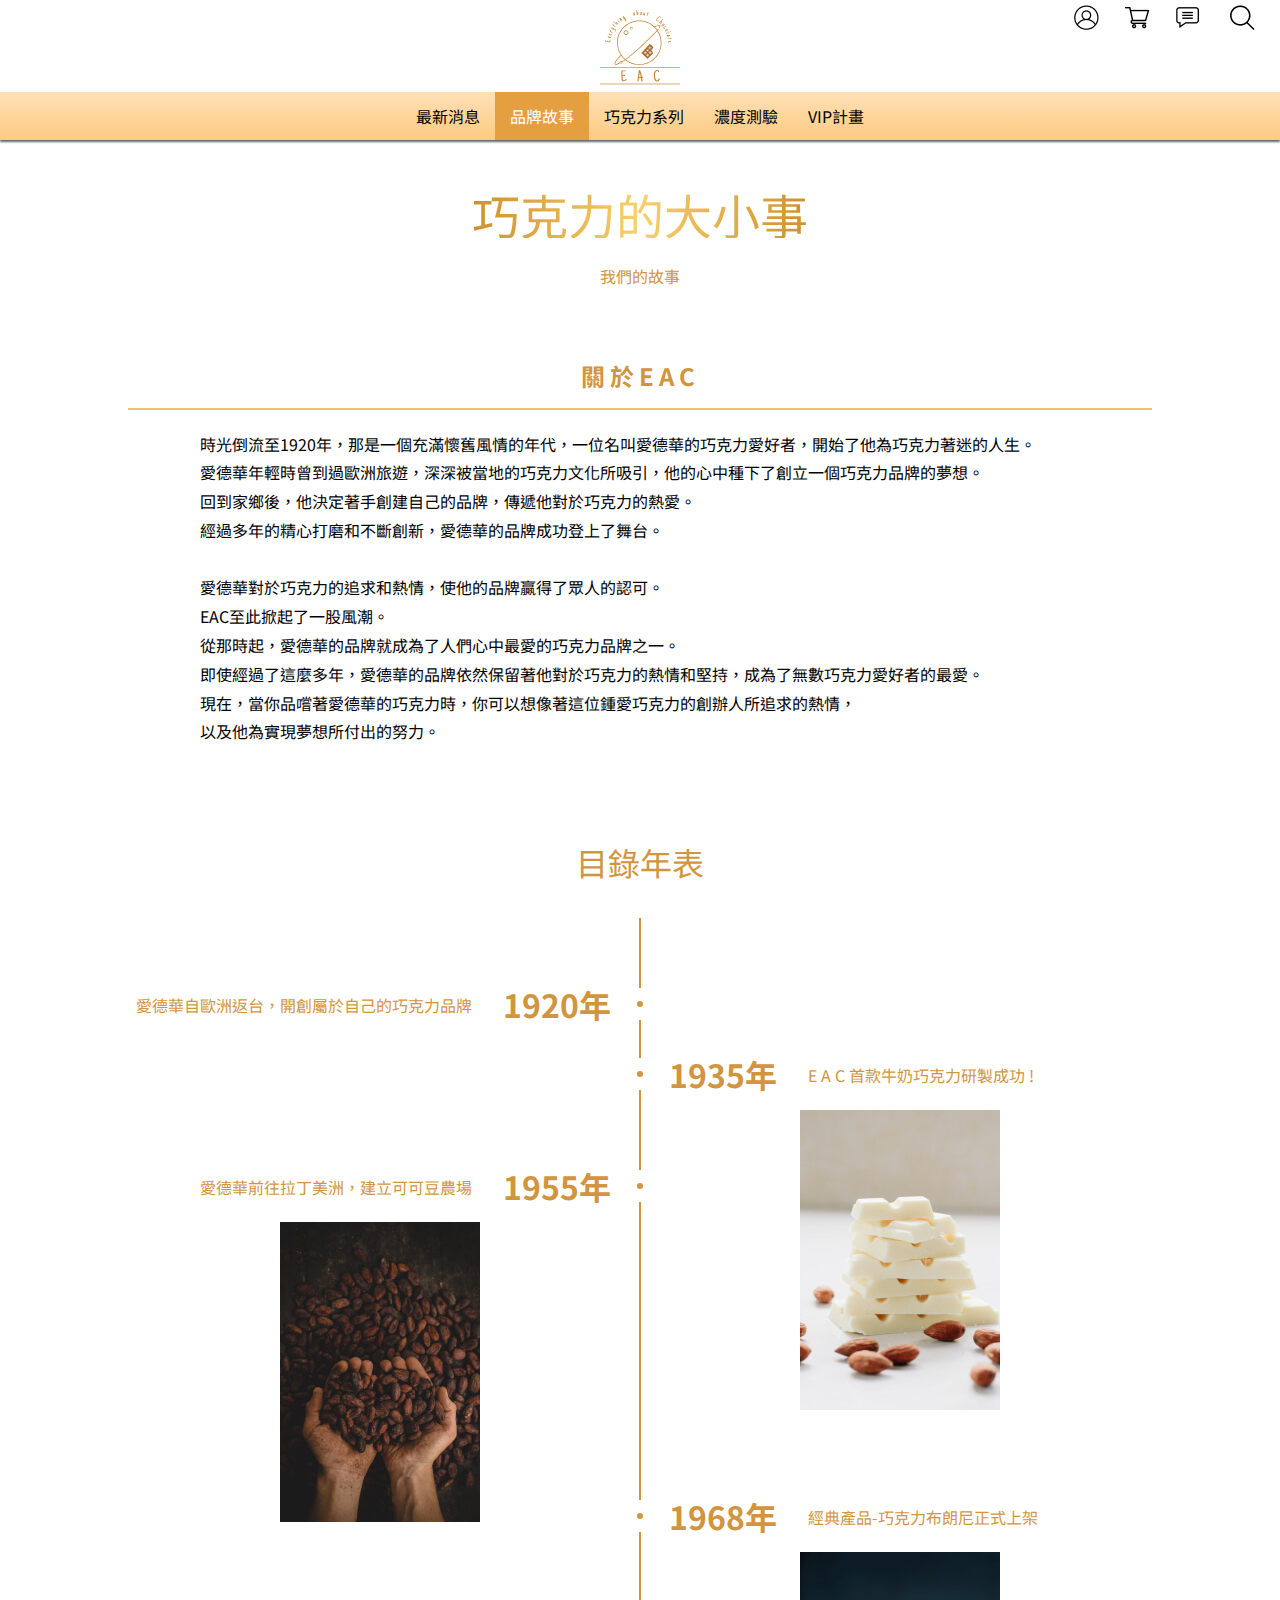
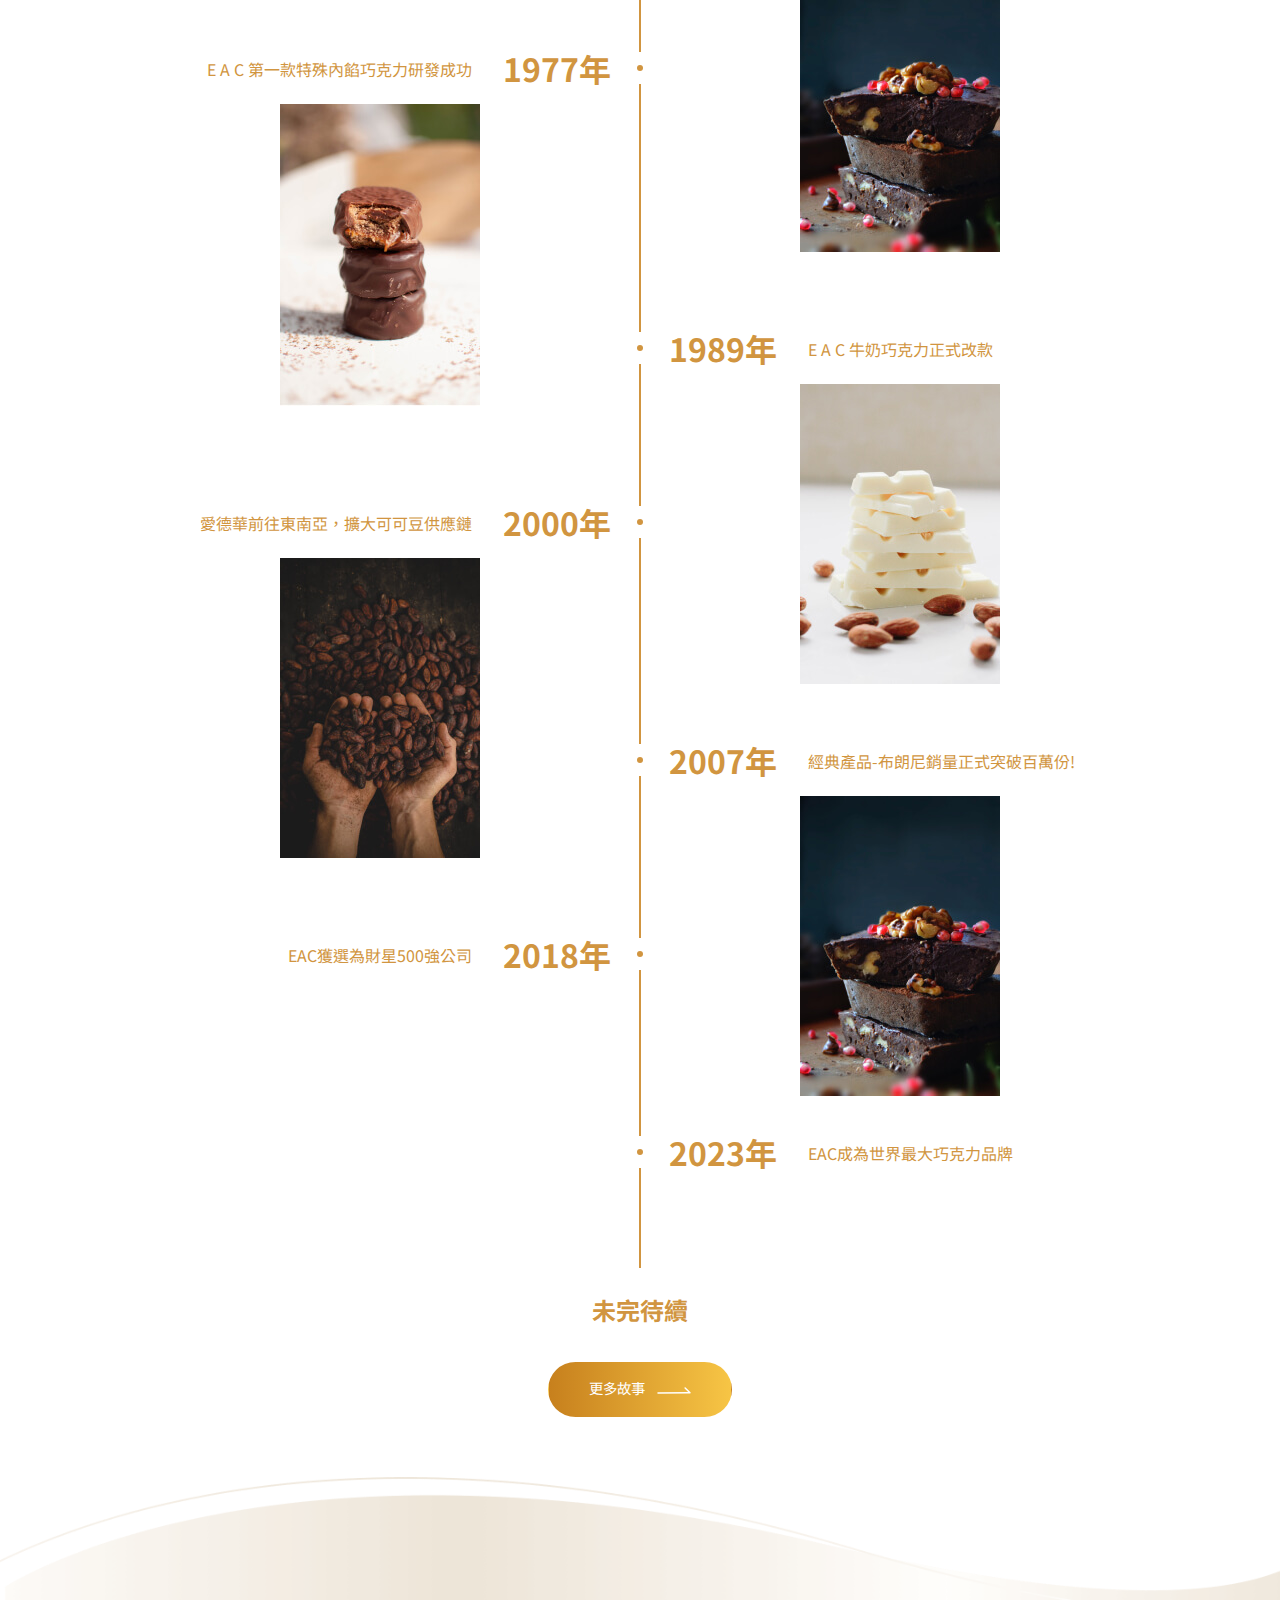
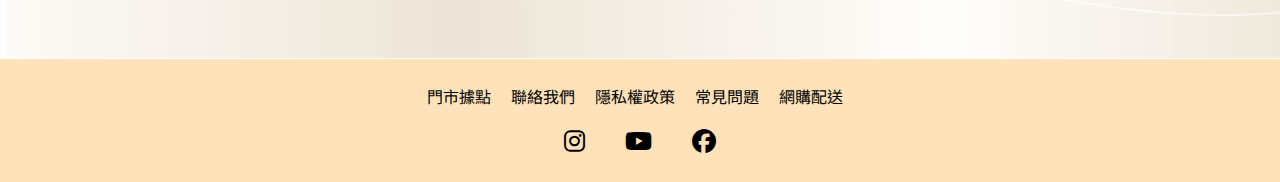
==== commit b1eaebb3: "新增品牌故事RWD" ====
--- a/brand.html
+++ b/brand.html
@@ -17,6 +17,7 @@
     />
     <link rel="stylesheet" href="./CSS/style.css" />
     <link rel="stylesheet" href="./CSS/brand.css" />
+    <link rel="stylesheet" href="./CSS/brand_rwd.css" />
     <script src="https://ajax.googleapis.com/ajax/libs/jquery/3.6.3/jquery.min.js"></script>
     <title>EAC</title>
   </head>
--- a/CSS/style.css
+++ b/CSS/style.css
@@ -59,14 +59,78 @@
   width: 80px;
   margin: -20px auto 0;
 }
+
 .menu_logo img {
   width: 80px;
 }
 
+.menu_logo a {
+  height: 82px;
+  transition: all 1s;
+}
+
+.menu_logo .logo_on {
+  height: 36px;
+  transform: translateY(-90px);
+}
+
+/* 漢堡排 */
+.container {
+  position: absolute;
+  top: 22.5px;
+  right: 0;
+  height: 42.75px;
+  width: 58.5px;
+  transition: 1s;
+  display: none;
+}
+
+.toggle {
+  position: relative;
+  height: 42.75px;
+  width: 50.5px;
+  cursor: pointer;
+}
+
+.toggle:after,
+.toggle:before {
+  content: "";
+  background: #d19540;
+  width: 36px;
+  height: 4.5px;
+  margin: auto;
+  position: absolute;
+  top: 0;
+  bottom: 0;
+  right: 0;
+  left: 0;
+  transition: 1.3s cubic-bezier(0.53, 0, 0.15, 1.3);
+}
+
+.toggle:before {
+  top: -30%;
+}
+
+.toggle:after {
+  top: 30%;
+}
+
+.toggle.open:before {
+  transform: rotate(-225deg);
+  top: 0;
+}
+
+.toggle.open:after {
+  transform: rotate(225deg);
+  top: 0;
+}
 /* nav導覽列 */
 nav {
   background: linear-gradient(to top, #fdca81 0, #ffe1b7 100%);
   box-shadow: 0 2px 2px rgb(101, 101, 101);
+  position: relative;
+  z-index: 10;
+  transition: all 1s;
 }
 
 .nav_ul {
@@ -121,9 +185,83 @@
 }
 
 .footer2 li {
-  margin-right: 20px;
+  margin: 0 15px;
 }
 
 .footer2 li i {
   font-size: 3rem;
 }
+
+/* RWD */
+@media screen and (max-width: 414px) {
+  /* 右上角工具列 */
+  .menu_tool {
+    display: none;
+  }
+
+  /* nav導覽列 */
+  nav {
+    position: fixed;
+    width: 100vw;
+    left: 100vw;
+    top: 82px;
+  }
+
+  .nav_on {
+    left: 0;
+  }
+
+  .nav_ul {
+    flex-direction: column;
+  }
+
+  .nav_ul li {
+    margin: 0 20px;
+  }
+
+  .nav_ul a {
+    font-size: 2rem;
+    height: 2rem;
+    line-height: 2rem;
+    padding: 20px 20px;
+    border-bottom: 1px solid rgba(0, 0, 0, 0.4);
+  }
+
+  .nav_ul li:last-child a {
+    border-bottom: 0;
+  }
+
+  /* LOGO圖 */
+  .menu_logo {
+    height: 82px;
+  }
+  .menu_logo a {
+    overflow: hidden;
+    position: absolute;
+    top: 15px;
+    left: 10px;
+    height: 60px;
+  }
+  .menu_logo img {
+    width: 60px;
+  }
+
+  /* 漢堡排 */
+  .container {
+    display: block;
+  }
+
+  /* 頁尾 */
+  footer {
+    padding: 20px 55px;
+  }
+
+  .footer1 {
+    flex-direction: column;
+    margin-bottom: 10px;
+  }
+
+  .footer2 li i {
+    font-size: 5rem;
+  }
+}
--- a/CSS/brand_rwd.css
+++ b/CSS/brand_rwd.css
@@ -0,0 +1,93 @@
+@media screen and (max-width: 415px) {
+  .brand_introduction_wrap {
+    padding: 0 40px;
+  }
+
+  .history_content {
+    flex-direction: column;
+  }
+
+  .history_content p {
+    padding: 10px;
+  }
+
+  .history_content_left h3 {
+    order: -1;
+    position: relative;
+    left: 8px;
+  }
+
+  .history_content_left img {
+    width: 180px;
+    height: 270px;
+    margin: 0;
+    position: relative;
+    right: 10px;
+  }
+
+  .history_content_right img {
+    width: 180px;
+    height: 270px;
+    margin: 0;
+    position: relative;
+    left: 10px;
+  }
+
+  /* 個別年份*/
+  .h1935 {
+    margin-top: 196px;
+  }
+  .h1955 {
+    margin-top: 380px;
+  }
+  .h1968 {
+    margin-top: 400px;
+  }
+  .h1977 {
+    margin-top: 390px;
+  }
+  .h1989 {
+    margin-top: 380px;
+  }
+  .h2000 {
+    margin-top: 380px;
+  }
+  .h2007 {
+    margin-top: 380px;
+  }
+  .h2018 {
+    margin-top: 390px;
+  }
+  .h2023 {
+    margin-top: 100px;
+  }
+}
+
+@media screen and (max-width: 376px) {
+  .history_content_left img {
+    width: 160px;
+    height: 240px;
+
+    right: 10px;
+  }
+
+  .history_content_right img {
+    width: 160px;
+    height: 240px;
+    margin: 0;
+    position: relative;
+    left: 10px;
+  }
+
+  .history_content h3 {
+    font-size: 3rem;
+  }
+
+  .history_content p {
+    font-size: 1.8rem;
+  }
+
+  .history_content_left h3 {
+    left: 24px;
+  }
+}
